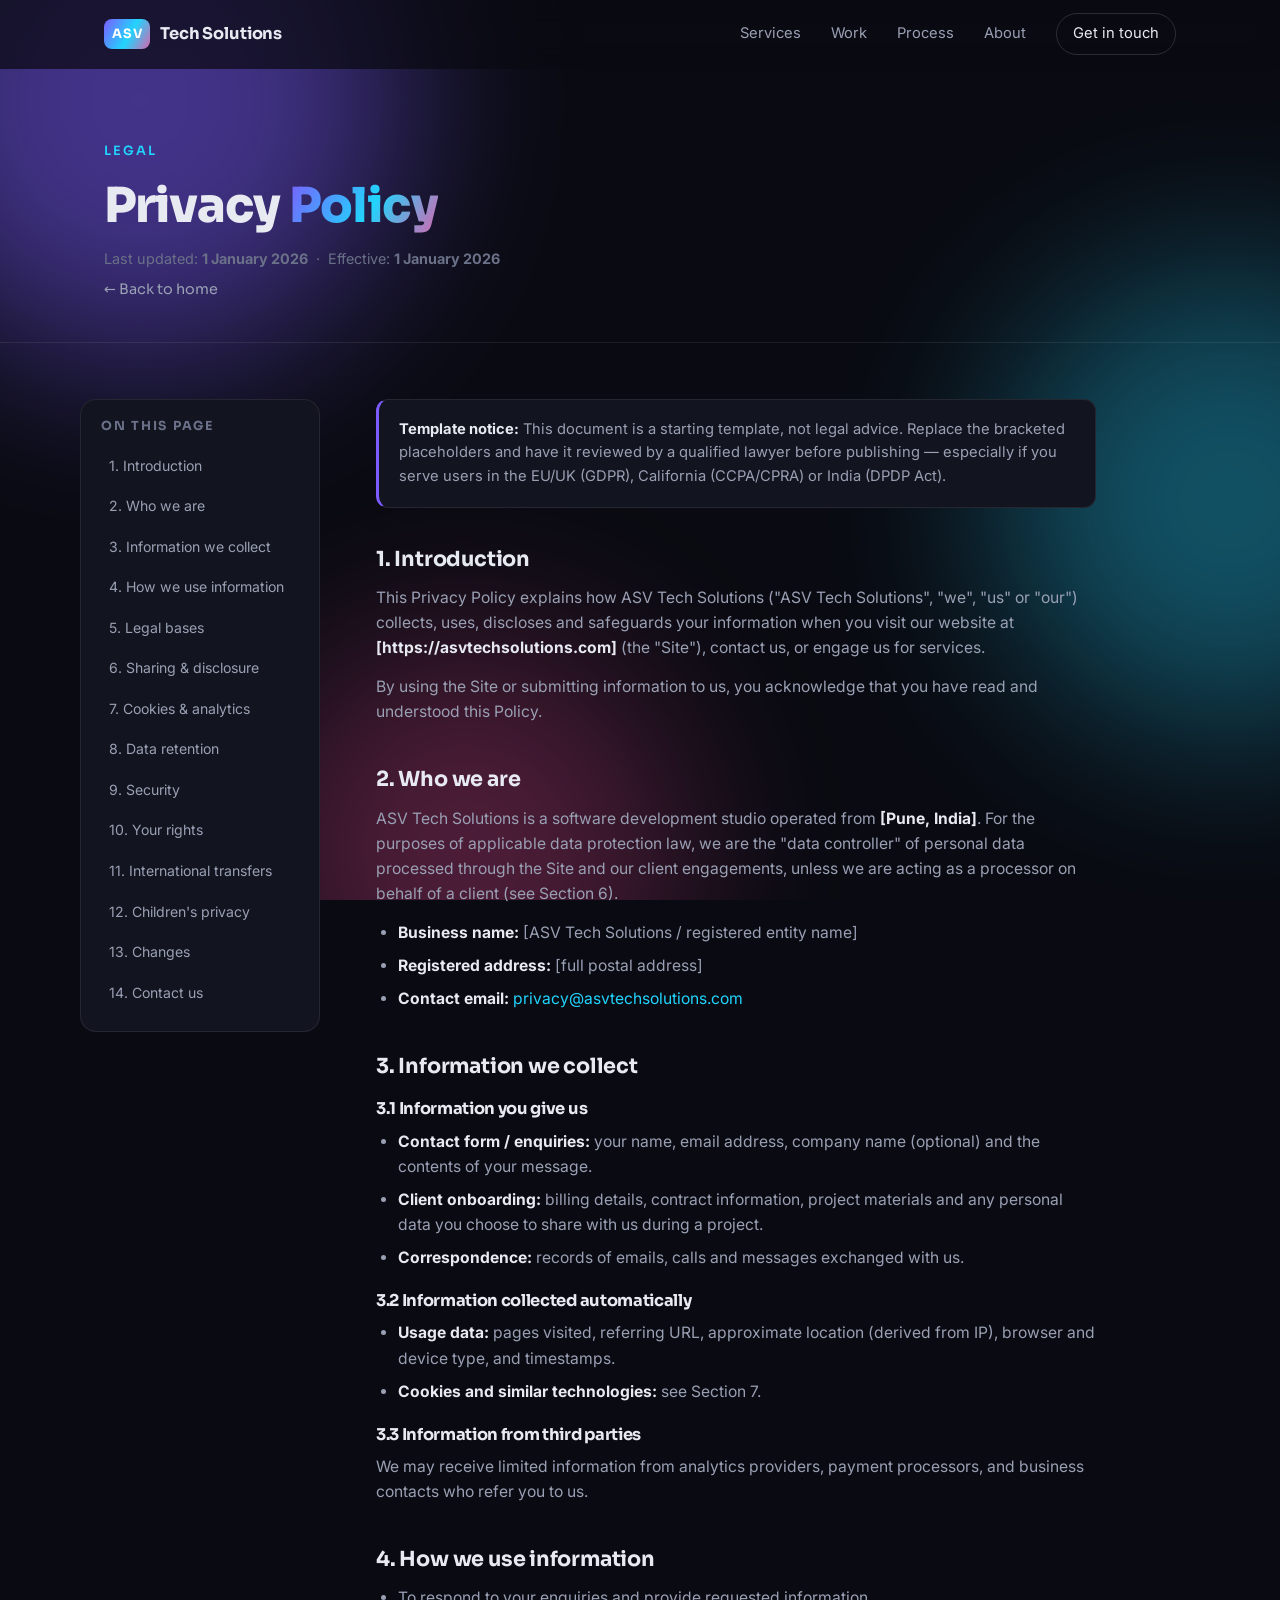
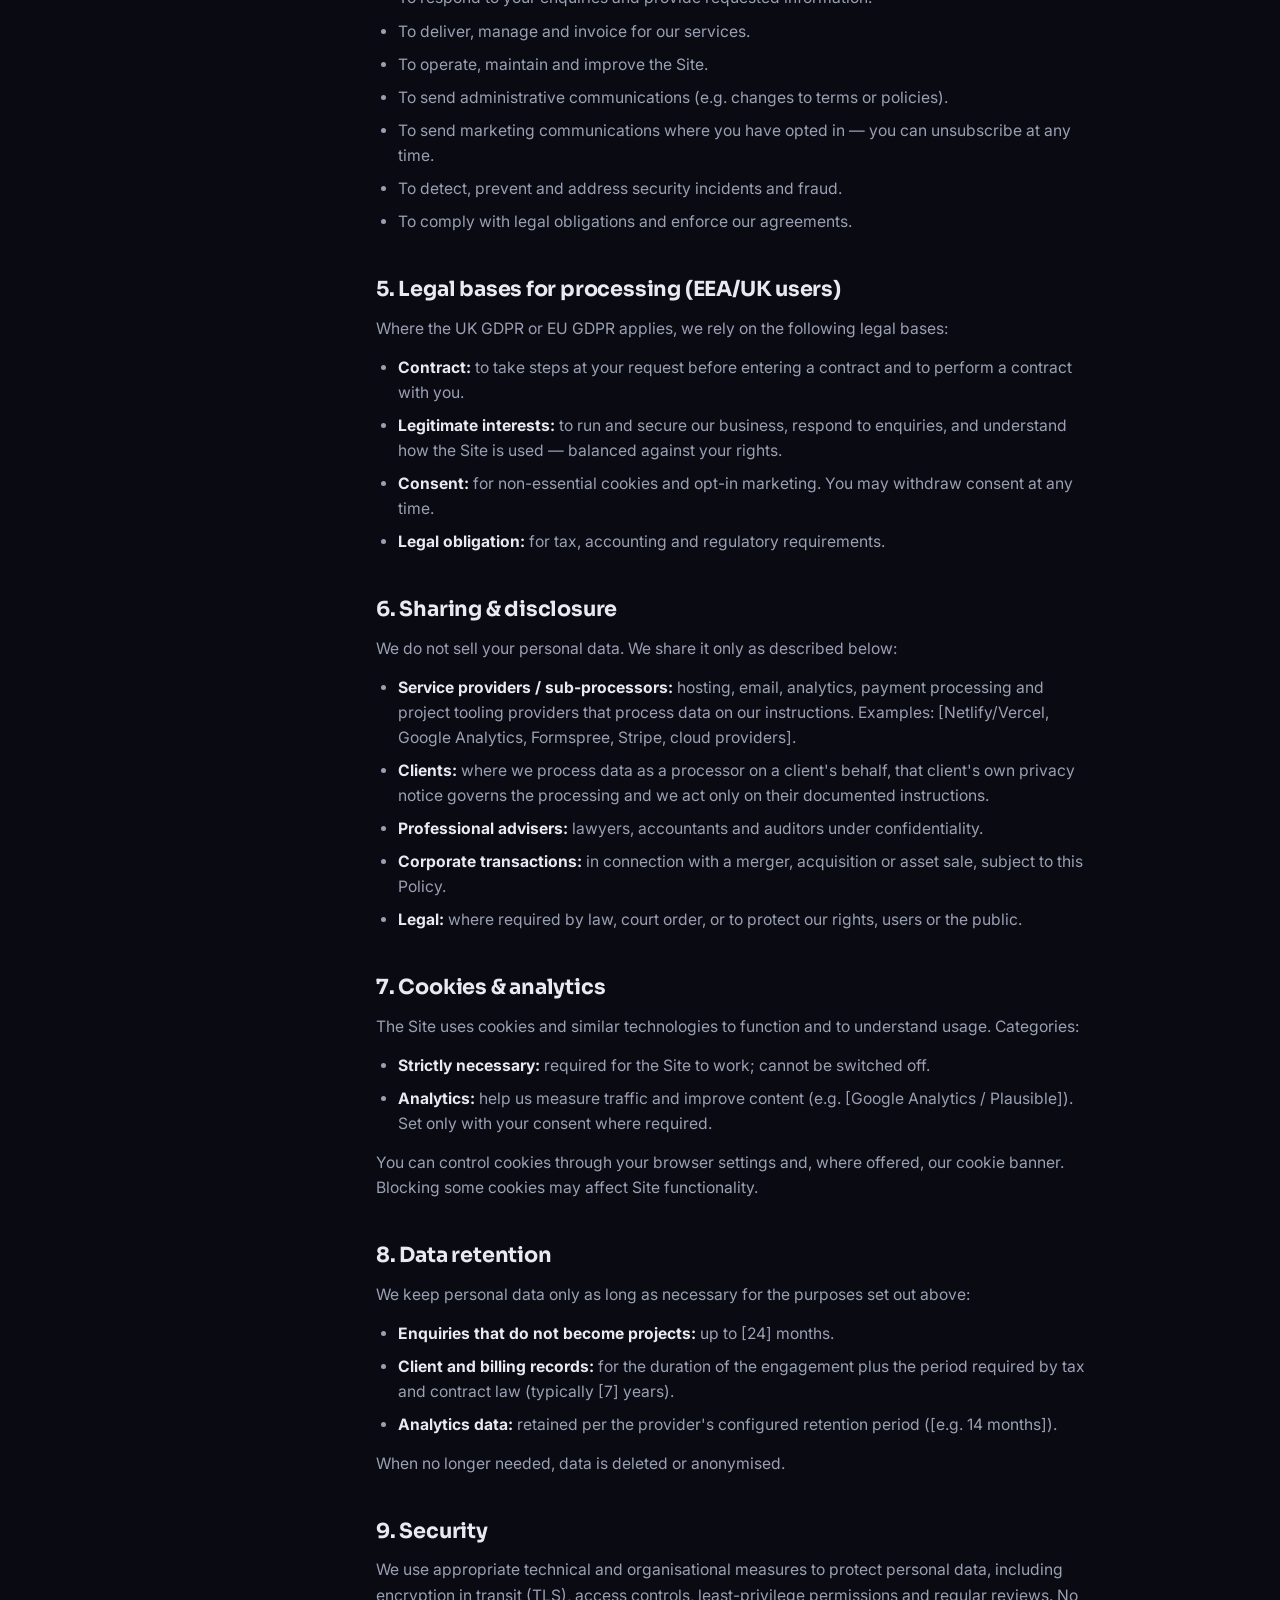
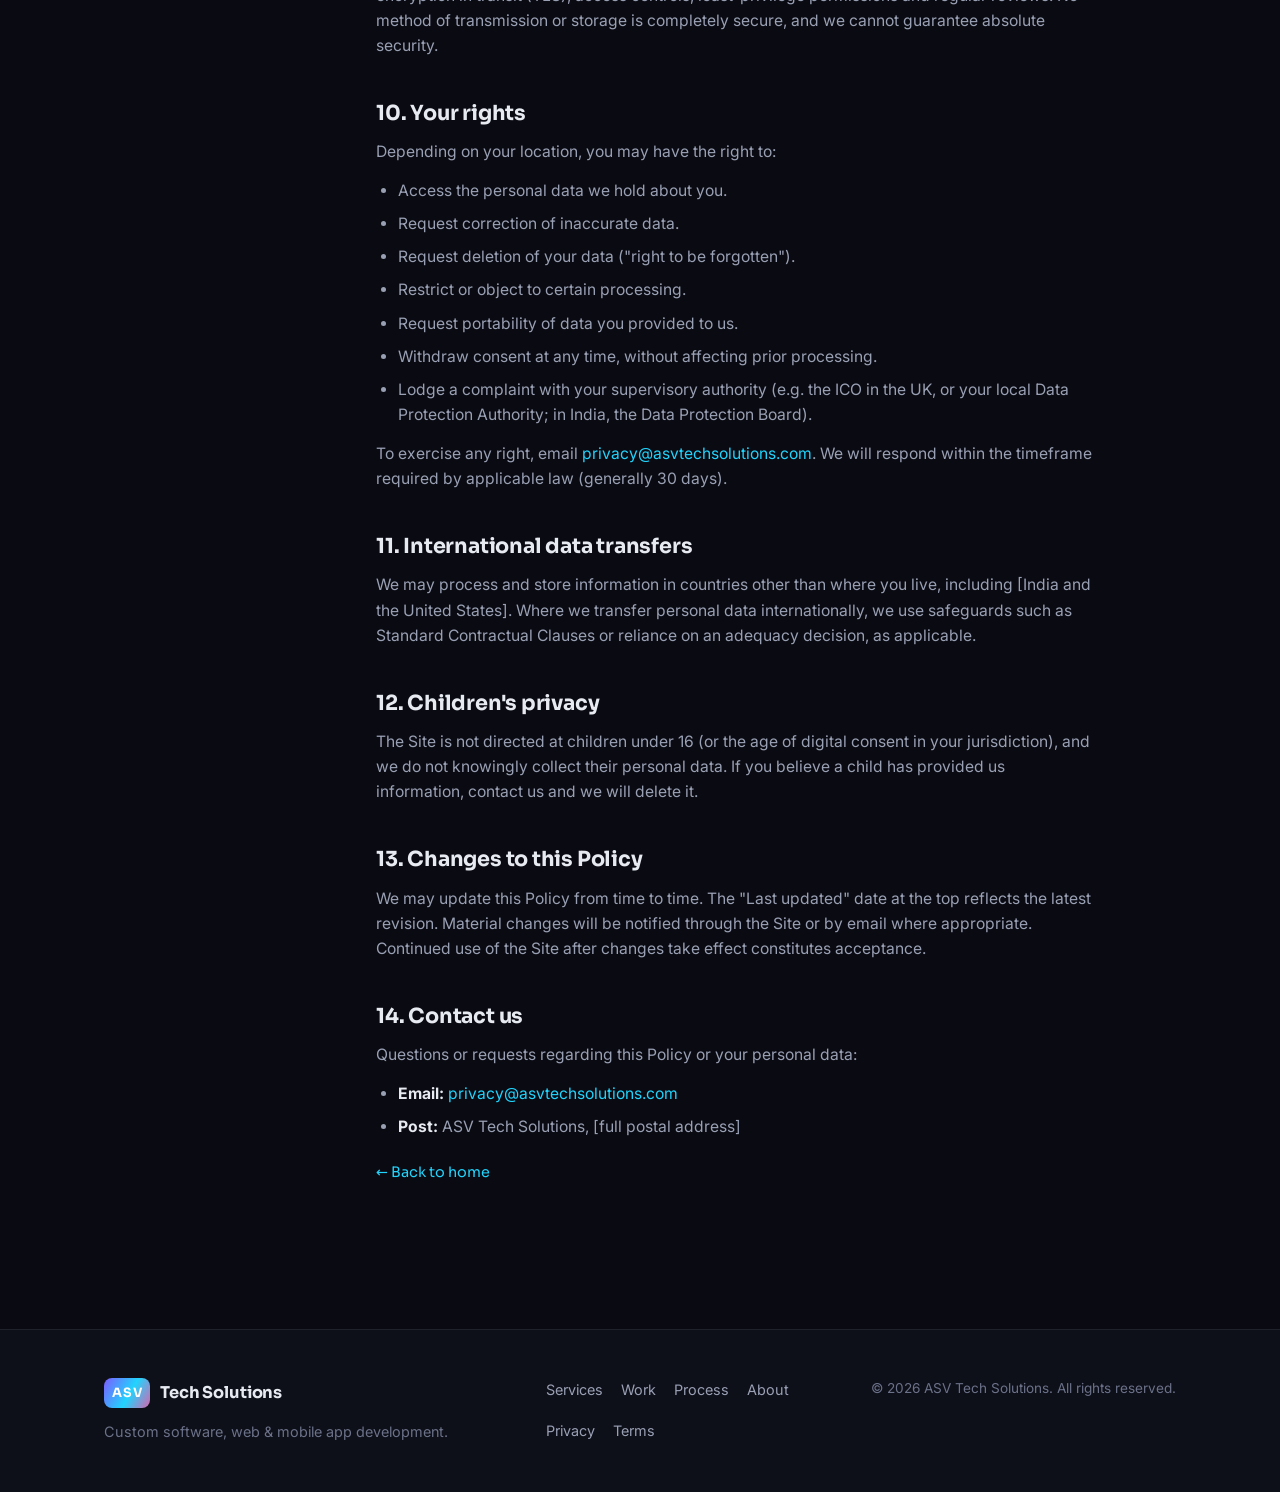
==== privacy.html @ 73bc2574 "Initial commit: ASV Tech Solutions landing site + legal pages Co-Authored-By: Claude Sonnet 5 <norep" ====
<!DOCTYPE html>
<html lang="en">
<head>
<meta charset="UTF-8" />
<meta name="viewport" content="width=device-width, initial-scale=1.0" />
<meta name="description" content="Privacy Policy for ASV Tech Solutions — how we collect, use and protect your information." />
<meta name="theme-color" content="#0a0b12" />
<meta name="robots" content="index, follow" />
<title>Privacy Policy — ASV Tech Solutions</title>

<link rel="preconnect" href="https://fonts.googleapis.com" />
<link rel="preconnect" href="https://fonts.gstatic.com" crossorigin />
<link href="https://fonts.googleapis.com/css2?family=Sora:wght@400;500;600;700;800&family=Inter:wght@400;500;600&display=swap" rel="stylesheet" />
<link rel="stylesheet" href="assets/styles.css" />
<link rel="stylesheet" href="assets/legal.css" />
<link rel="icon" href="data:image/svg+xml,%3Csvg xmlns='http://www.w3.org/2000/svg' viewBox='0 0 100 100'%3E%3Ctext y='.9em' font-size='90'%3E%E2%9A%A1%3C/text%3E%3C/svg%3E" />
</head>
<body>
<div class="bg-orbs" aria-hidden="true">
  <span class="orb orb-1"></span>
  <span class="orb orb-2"></span>
  <span class="orb orb-3"></span>
</div>

<header class="site-header" id="top">
  <div class="container header-inner">
    <a href="index.html#top" class="brand" aria-label="ASV Tech Solutions home">
      <span class="brand-mark">ASV</span>
      <span class="brand-text">Tech Solutions</span>
    </a>
    <nav class="nav" aria-label="Primary">
      <a href="index.html#services">Services</a>
      <a href="index.html#work">Work</a>
      <a href="index.html#process">Process</a>
      <a href="index.html#about">About</a>
      <a href="index.html#contact" class="nav-cta">Get in touch</a>
    </nav>
    <button class="nav-toggle" aria-label="Toggle menu" aria-expanded="false">
      <span></span><span></span><span></span>
    </button>
  </div>
  <div class="mobile-menu" hidden>
    <a href="index.html#services">Services</a>
    <a href="index.html#work">Work</a>
    <a href="index.html#process">Process</a>
    <a href="index.html#about">About</a>
    <a href="index.html#contact">Get in touch</a>
  </div>
</header>

<main>
  <section class="legal-hero">
    <div class="container">
      <p class="eyebrow">Legal</p>
      <h1>Privacy <span class="grad-text">Policy</span></h1>
      <p class="legal-meta">Last updated: <strong>1 January 2026</strong> &nbsp;·&nbsp; Effective: <strong>1 January 2026</strong></p>
      <a href="index.html#top" class="back-link">&larr; Back to home</a>
    </div>
  </section>

  <div class="container legal-wrap">
    <aside class="legal-toc">
      <h2>On this page</h2>
      <ol>
        <li><a href="#intro">1. Introduction</a></li>
        <li><a href="#who">2. Who we are</a></li>
        <li><a href="#collect">3. Information we collect</a></li>
        <li><a href="#use">4. How we use information</a></li>
        <li><a href="#legal-basis">5. Legal bases</a></li>
        <li><a href="#sharing">6. Sharing &amp; disclosure</a></li>
        <li><a href="#cookies">7. Cookies &amp; analytics</a></li>
        <li><a href="#retention">8. Data retention</a></li>
        <li><a href="#security">9. Security</a></li>
        <li><a href="#rights">10. Your rights</a></li>
        <li><a href="#transfers">11. International transfers</a></li>
        <li><a href="#children">12. Children's privacy</a></li>
        <li><a href="#changes">13. Changes</a></li>
        <li><a href="#contact">14. Contact us</a></li>
      </ol>
    </aside>

    <article class="legal-body">
      <div class="legal-note">
        <p><strong>Template notice:</strong> This document is a starting template, not legal advice. Replace the bracketed placeholders and have it reviewed by a qualified lawyer before publishing — especially if you serve users in the EU/UK (GDPR), California (CCPA/CPRA) or India (DPDP Act).</p>
      </div>

      <section id="intro">
        <h2>1. Introduction</h2>
        <p>This Privacy Policy explains how ASV Tech Solutions ("ASV Tech Solutions", "we", "us" or "our") collects, uses, discloses and safeguards your information when you visit our website at <strong>[https://asvtechsolutions.com]</strong> (the "Site"), contact us, or engage us for services.</p>
        <p>By using the Site or submitting information to us, you acknowledge that you have read and understood this Policy.</p>
      </section>

      <section id="who">
        <h2>2. Who we are</h2>
        <p>ASV Tech Solutions is a software development studio operated from <strong>[Pune, India]</strong>. For the purposes of applicable data protection law, we are the "data controller" of personal data processed through the Site and our client engagements, unless we are acting as a processor on behalf of a client (see Section 6).</p>
        <ul>
          <li><strong>Business name:</strong> [ASV Tech Solutions / registered entity name]</li>
          <li><strong>Registered address:</strong> [full postal address]</li>
          <li><strong>Contact email:</strong> <a href="mailto:privacy@asvtechsolutions.com">privacy@asvtechsolutions.com</a></li>
        </ul>
      </section>

      <section id="collect">
        <h2>3. Information we collect</h2>
        <h3>3.1 Information you give us</h3>
        <ul>
          <li><strong>Contact form / enquiries:</strong> your name, email address, company name (optional) and the contents of your message.</li>
          <li><strong>Client onboarding:</strong> billing details, contract information, project materials and any personal data you choose to share with us during a project.</li>
          <li><strong>Correspondence:</strong> records of emails, calls and messages exchanged with us.</li>
        </ul>
        <h3>3.2 Information collected automatically</h3>
        <ul>
          <li><strong>Usage data:</strong> pages visited, referring URL, approximate location (derived from IP), browser and device type, and timestamps.</li>
          <li><strong>Cookies and similar technologies:</strong> see Section 7.</li>
        </ul>
        <h3>3.3 Information from third parties</h3>
        <p>We may receive limited information from analytics providers, payment processors, and business contacts who refer you to us.</p>
      </section>

      <section id="use">
        <h2>4. How we use information</h2>
        <ul>
          <li>To respond to your enquiries and provide requested information.</li>
          <li>To deliver, manage and invoice for our services.</li>
          <li>To operate, maintain and improve the Site.</li>
          <li>To send administrative communications (e.g. changes to terms or policies).</li>
          <li>To send marketing communications where you have opted in — you can unsubscribe at any time.</li>
          <li>To detect, prevent and address security incidents and fraud.</li>
          <li>To comply with legal obligations and enforce our agreements.</li>
        </ul>
      </section>

      <section id="legal-basis">
        <h2>5. Legal bases for processing (EEA/UK users)</h2>
        <p>Where the UK GDPR or EU GDPR applies, we rely on the following legal bases:</p>
        <ul>
          <li><strong>Contract:</strong> to take steps at your request before entering a contract and to perform a contract with you.</li>
          <li><strong>Legitimate interests:</strong> to run and secure our business, respond to enquiries, and understand how the Site is used — balanced against your rights.</li>
          <li><strong>Consent:</strong> for non-essential cookies and opt-in marketing. You may withdraw consent at any time.</li>
          <li><strong>Legal obligation:</strong> for tax, accounting and regulatory requirements.</li>
        </ul>
      </section>

      <section id="sharing">
        <h2>6. Sharing &amp; disclosure</h2>
        <p>We do not sell your personal data. We share it only as described below:</p>
        <ul>
          <li><strong>Service providers / sub-processors:</strong> hosting, email, analytics, payment processing and project tooling providers that process data on our instructions. Examples: [Netlify/Vercel, Google Analytics, Formspree, Stripe, cloud providers].</li>
          <li><strong>Clients:</strong> where we process data as a processor on a client's behalf, that client's own privacy notice governs the processing and we act only on their documented instructions.</li>
          <li><strong>Professional advisers:</strong> lawyers, accountants and auditors under confidentiality.</li>
          <li><strong>Corporate transactions:</strong> in connection with a merger, acquisition or asset sale, subject to this Policy.</li>
          <li><strong>Legal:</strong> where required by law, court order, or to protect our rights, users or the public.</li>
        </ul>
      </section>

      <section id="cookies">
        <h2>7. Cookies &amp; analytics</h2>
        <p>The Site uses cookies and similar technologies to function and to understand usage. Categories:</p>
        <ul>
          <li><strong>Strictly necessary:</strong> required for the Site to work; cannot be switched off.</li>
          <li><strong>Analytics:</strong> help us measure traffic and improve content (e.g. [Google Analytics / Plausible]). Set only with your consent where required.</li>
        </ul>
        <p>You can control cookies through your browser settings and, where offered, our cookie banner. Blocking some cookies may affect Site functionality.</p>
      </section>

      <section id="retention">
        <h2>8. Data retention</h2>
        <p>We keep personal data only as long as necessary for the purposes set out above:</p>
        <ul>
          <li><strong>Enquiries that do not become projects:</strong> up to [24] months.</li>
          <li><strong>Client and billing records:</strong> for the duration of the engagement plus the period required by tax and contract law (typically [7] years).</li>
          <li><strong>Analytics data:</strong> retained per the provider's configured retention period ([e.g. 14 months]).</li>
        </ul>
        <p>When no longer needed, data is deleted or anonymised.</p>
      </section>

      <section id="security">
        <h2>9. Security</h2>
        <p>We use appropriate technical and organisational measures to protect personal data, including encryption in transit (TLS), access controls, least-privilege permissions and regular reviews. No method of transmission or storage is completely secure, and we cannot guarantee absolute security.</p>
      </section>

      <section id="rights">
        <h2>10. Your rights</h2>
        <p>Depending on your location, you may have the right to:</p>
        <ul>
          <li>Access the personal data we hold about you.</li>
          <li>Request correction of inaccurate data.</li>
          <li>Request deletion of your data ("right to be forgotten").</li>
          <li>Restrict or object to certain processing.</li>
          <li>Request portability of data you provided to us.</li>
          <li>Withdraw consent at any time, without affecting prior processing.</li>
          <li>Lodge a complaint with your supervisory authority (e.g. the ICO in the UK, or your local Data Protection Authority; in India, the Data Protection Board).</li>
        </ul>
        <p>To exercise any right, email <a href="mailto:privacy@asvtechsolutions.com">privacy@asvtechsolutions.com</a>. We will respond within the timeframe required by applicable law (generally 30 days).</p>
      </section>

      <section id="transfers">
        <h2>11. International data transfers</h2>
        <p>We may process and store information in countries other than where you live, including [India and the United States]. Where we transfer personal data internationally, we use safeguards such as Standard Contractual Clauses or reliance on an adequacy decision, as applicable.</p>
      </section>

      <section id="children">
        <h2>12. Children's privacy</h2>
        <p>The Site is not directed at children under 16 (or the age of digital consent in your jurisdiction), and we do not knowingly collect their personal data. If you believe a child has provided us information, contact us and we will delete it.</p>
      </section>

      <section id="changes">
        <h2>13. Changes to this Policy</h2>
        <p>We may update this Policy from time to time. The "Last updated" date at the top reflects the latest revision. Material changes will be notified through the Site or by email where appropriate. Continued use of the Site after changes take effect constitutes acceptance.</p>
      </section>

      <section id="contact">
        <h2>14. Contact us</h2>
        <p>Questions or requests regarding this Policy or your personal data:</p>
        <ul>
          <li><strong>Email:</strong> <a href="mailto:privacy@asvtechsolutions.com">privacy@asvtechsolutions.com</a></li>
          <li><strong>Post:</strong> ASV Tech Solutions, [full postal address]</li>
        </ul>
        <a href="index.html#top" class="back-link">&larr; Back to home</a>
      </section>
    </article>
  </div>
</main>

<footer class="site-footer">
  <div class="container footer-inner">
    <div>
      <a href="index.html#top" class="brand">
        <span class="brand-mark">ASV</span>
        <span class="brand-text">Tech Solutions</span>
      </a>
      <p class="footer-tag">Custom software, web &amp; mobile app development.</p>
    </div>
    <nav class="footer-nav" aria-label="Footer">
      <a href="index.html#services">Services</a>
      <a href="index.html#work">Work</a>
      <a href="index.html#process">Process</a>
      <a href="index.html#about">About</a>
      <a href="privacy.html">Privacy</a>
      <a href="terms.html">Terms</a>
    </nav>
    <p class="copyright">© <span id="year"></span> ASV Tech Solutions. All rights reserved.</p>
  </div>
</footer>

<script src="assets/main.js"></script>
</body>
</html>
---- assets/styles.css ----
/* ===================================================================
   ASV Tech Solutions — landing page styles
   Modern dark, gradient accents. Plain CSS, no build step.
   =================================================================== */

:root {
  --bg: #0a0b12;
  --bg-alt: #0d0f19;
  --surface: #12141f;
  --surface-2: #171a28;
  --border: rgba(255, 255, 255, 0.08);
  --border-strong: rgba(255, 255, 255, 0.14);
  --text: #e8eaf2;
  --text-dim: #9aa0b4;
  --text-faint: #6b7188;

  --brand: #7c5cff;
  --brand-2: #21d4fd;
  --brand-3: #ff4d9d;
  --grad: linear-gradient(120deg, #7c5cff 0%, #21d4fd 55%, #ff4d9d 110%);
  --grad-soft: linear-gradient(120deg, rgba(124, 92, 255, 0.18), rgba(33, 212, 253, 0.14));

  --radius: 16px;
  --radius-lg: 22px;
  --shadow: 0 30px 80px -30px rgba(0, 0, 0, 0.7);
  --container: 1120px;

  --font-head: "Sora", system-ui, sans-serif;
  --font-body: "Inter", system-ui, sans-serif;
}

/* ---------- reset ---------- */
*, *::before, *::after { box-sizing: border-box; margin: 0; padding: 0; }
html { scroll-behavior: smooth; -webkit-text-size-adjust: 100%; }
@media (prefers-reduced-motion: reduce) {
  html { scroll-behavior: auto; }
  *, *::before, *::after { animation-duration: 0.001ms !important; transition-duration: 0.001ms !important; }
}
body {
  font-family: var(--font-body);
  background: var(--bg);
  color: var(--text);
  line-height: 1.6;
  -webkit-font-smoothing: antialiased;
  overflow-x: hidden;
}
img { max-width: 100%; display: block; }
a { color: inherit; text-decoration: none; }
ul, ol { list-style: none; }
h1, h2, h3 { font-family: var(--font-head); line-height: 1.12; letter-spacing: -0.02em; font-weight: 700; }
::selection { background: rgba(124, 92, 255, 0.4); color: #fff; }

.container { width: 100%; max-width: var(--container); margin: 0 auto; padding: 0 24px; }

/* ---------- background orbs ---------- */
.bg-orbs { position: fixed; inset: 0; z-index: -1; overflow: hidden; pointer-events: none; }
.orb { position: absolute; border-radius: 50%; filter: blur(90px); opacity: 0.5; }
.orb-1 { width: 520px; height: 520px; background: #7c5cff; top: -160px; left: -120px; }
.orb-2 { width: 460px; height: 460px; background: #21d4fd; top: 30%; right: -180px; opacity: 0.35; }
.orb-3 { width: 420px; height: 420px; background: #ff4d9d; bottom: -160px; left: 20%; opacity: 0.28; }

/* ---------- buttons ---------- */
.btn {
  display: inline-flex; align-items: center; justify-content: center; gap: 8px;
  font-family: var(--font-head); font-weight: 600; font-size: 0.95rem;
  padding: 13px 24px; border-radius: 999px; border: 1px solid transparent;
  cursor: pointer; transition: transform 0.18s ease, box-shadow 0.18s ease, background 0.18s ease;
  white-space: nowrap;
}
.btn-primary { background: var(--grad); color: #fff; box-shadow: 0 12px 30px -10px rgba(124, 92, 255, 0.6); }
.btn-primary:hover { transform: translateY(-2px); box-shadow: 0 18px 40px -12px rgba(124, 92, 255, 0.7); }
.btn-ghost { background: rgba(255, 255, 255, 0.03); border-color: var(--border-strong); color: var(--text); }
.btn-ghost:hover { background: rgba(255, 255, 255, 0.08); transform: translateY(-2px); }
.btn-block { width: 100%; }

/* ---------- header ---------- */
.site-header {
  position: sticky; top: 0; z-index: 100;
  backdrop-filter: blur(14px);
  background: rgba(10, 11, 18, 0.72);
  border-bottom: 1px solid transparent;
  transition: border-color 0.2s ease, background 0.2s ease;
}
.site-header.scrolled { border-color: var(--border); background: rgba(10, 11, 18, 0.9); }
.header-inner { display: flex; align-items: center; justify-content: space-between; height: 68px; }

.brand { display: inline-flex; align-items: center; gap: 10px; font-family: var(--font-head); font-weight: 700; }
.brand-mark {
  background: var(--grad); color: #fff; font-size: 0.8rem; letter-spacing: 0.06em;
  padding: 5px 8px; border-radius: 8px;
}
.brand-text { font-size: 1.02rem; letter-spacing: -0.01em; }

.nav { display: flex; align-items: center; gap: 30px; }
.nav a { font-size: 0.92rem; color: var(--text-dim); transition: color 0.15s ease; }
.nav a:hover { color: var(--text); }
.nav .nav-cta {
  color: var(--text); border: 1px solid var(--border-strong); padding: 8px 16px; border-radius: 999px;
}
.nav .nav-cta:hover { background: rgba(255, 255, 255, 0.06); }

.nav-toggle { display: none; flex-direction: column; gap: 5px; background: none; border: 0; cursor: pointer; padding: 8px; }
.nav-toggle span { width: 22px; height: 2px; background: var(--text); border-radius: 2px; transition: transform 0.22s ease, opacity 0.22s ease; transform-origin: center; }
.nav-toggle.is-active span:nth-child(1) { transform: translateY(7px) rotate(45deg); }
.nav-toggle.is-active span:nth-child(2) { opacity: 0; }
.nav-toggle.is-active span:nth-child(3) { transform: translateY(-7px) rotate(-45deg); }
.mobile-menu { display: none; flex-direction: column; padding: 8px 24px 20px; gap: 4px; border-bottom: 1px solid var(--border); background: rgba(10, 11, 18, 0.96); }
.mobile-menu.open { display: flex; }
.mobile-menu a { padding: 12px 4px; color: var(--text-dim); border-bottom: 1px solid var(--border); }
.mobile-menu a:last-child { border-bottom: 0; }

/* ---------- hero ---------- */
.hero { position: relative; padding: 84px 0 0; }
.hero-grid { display: grid; grid-template-columns: 1.05fr 0.95fr; gap: 56px; align-items: center; }
.eyebrow {
  font-family: var(--font-head); font-weight: 600; font-size: 0.8rem; letter-spacing: 0.16em;
  text-transform: uppercase; color: var(--brand-2); margin-bottom: 18px;
}
.hero-copy h1 { font-size: clamp(2.4rem, 5.5vw, 3.9rem); font-weight: 800; }
.grad-text {
  background: var(--grad); -webkit-background-clip: text; background-clip: text; color: transparent;
}
.lede { color: var(--text-dim); font-size: 1.08rem; margin: 22px 0 30px; max-width: 46ch; }
.hero-actions { display: flex; gap: 14px; flex-wrap: wrap; }
.hero-stats { display: flex; gap: 34px; margin-top: 44px; flex-wrap: wrap; }
.hero-stats li { display: flex; flex-direction: column; }
.hero-stats strong { font-family: var(--font-head); font-size: 1.5rem; font-weight: 700; }
.hero-stats span { color: var(--text-faint); font-size: 0.85rem; }

/* hero visual */
.hero-visual { position: relative; }
.code-card {
  background: linear-gradient(180deg, var(--surface-2), var(--surface));
  border: 1px solid var(--border-strong); border-radius: var(--radius-lg);
  box-shadow: var(--shadow); overflow: hidden;
}
.code-card-bar {
  display: flex; align-items: center; gap: 7px; padding: 14px 18px;
  border-bottom: 1px solid var(--border); background: rgba(255, 255, 255, 0.02);
}
.code-card-bar span { width: 11px; height: 11px; border-radius: 50%; background: #2c2f40; }
.code-card-bar span:nth-child(1) { background: #ff5f57; }
.code-card-bar span:nth-child(2) { background: #febc2e; }
.code-card-bar span:nth-child(3) { background: #28c840; }
.code-card-bar em { margin-left: auto; font-style: normal; font-size: 0.78rem; color: var(--text-faint); }
.code-card pre { padding: 22px; overflow-x: auto; }
.code-card code {
  font-family: "SF Mono", "Fira Code", ui-monospace, Menlo, monospace;
  font-size: 0.86rem; line-height: 1.75; color: #cdd2e4;
}
.c-key { color: #ff8bce; } .c-var { color: #8be9fd; } .c-fn { color: #a78bff; } .c-str { color: #6ee7a8; }

.float-chip {
  position: absolute; font-family: var(--font-head); font-weight: 600; font-size: 0.78rem;
  padding: 9px 14px; border-radius: 999px; background: rgba(18, 20, 31, 0.9);
  border: 1px solid var(--border-strong); backdrop-filter: blur(6px);
  box-shadow: 0 10px 30px -12px rgba(0, 0, 0, 0.6);
}
.chip-a { top: -18px; right: 22px; color: var(--brand-2); animation: float 5s ease-in-out infinite; }
.chip-b { bottom: -20px; left: -14px; color: var(--brand-3); animation: float 6s ease-in-out infinite reverse; }
@keyframes float { 0%, 100% { transform: translateY(0); } 50% { transform: translateY(-10px); } }

/* marquee */
.marquee { margin-top: 76px; padding: 20px 0; border-top: 1px solid var(--border); border-bottom: 1px solid var(--border); overflow: hidden; -webkit-mask-image: linear-gradient(90deg, transparent, #000 12%, #000 88%, transparent); mask-image: linear-gradient(90deg, transparent, #000 12%, #000 88%, transparent); }
.marquee-track { display: flex; gap: 46px; width: max-content; animation: scroll 34s linear infinite; }
.marquee-track span { font-family: var(--font-head); font-weight: 600; color: var(--text-faint); font-size: 0.95rem; white-space: nowrap; }
@keyframes scroll { to { transform: translateX(-50%); } }

/* ---------- sections ---------- */
.section { padding: 100px 0; }
.section-alt { background: var(--bg-alt); border-top: 1px solid var(--border); border-bottom: 1px solid var(--border); }
.section-head { max-width: 640px; margin-bottom: 54px; }
.section-head h2 { font-size: clamp(1.9rem, 4vw, 2.7rem); }
.section-sub { color: var(--text-dim); margin-top: 16px; font-size: 1.02rem; }

/* ---------- service cards ---------- */
.cards { display: grid; grid-template-columns: repeat(3, 1fr); gap: 22px; }
.card {
  background: var(--surface); border: 1px solid var(--border); border-radius: var(--radius);
  padding: 30px 26px; transition: transform 0.2s ease, border-color 0.2s ease, background 0.2s ease;
  position: relative; overflow: hidden;
}
.card::before {
  content: ""; position: absolute; inset: 0; background: var(--grad-soft); opacity: 0;
  transition: opacity 0.25s ease; pointer-events: none;
}
.card:hover { transform: translateY(-4px); border-color: var(--border-strong); }
.card:hover::before { opacity: 1; }
.card-icon {
  width: 46px; height: 46px; display: grid; place-items: center; border-radius: 12px;
  background: var(--grad); color: #fff; font-family: var(--font-head); font-weight: 700; font-size: 1.05rem;
  margin-bottom: 18px;
}
.card h3 { font-size: 1.14rem; margin-bottom: 10px; }
.card p { color: var(--text-dim); font-size: 0.96rem; position: relative; }

/* ---------- work grid ---------- */
.work-grid { display: grid; grid-template-columns: repeat(2, 1fr); gap: 24px; }
.work-item {
  background: var(--surface); border: 1px solid var(--border); border-radius: var(--radius-lg);
  overflow: hidden; transition: transform 0.2s ease, border-color 0.2s ease;
}
.work-item:hover { transform: translateY(-4px); border-color: var(--border-strong); }
.work-thumb {
  height: 190px; display: grid; place-items: center; position: relative;
  font-family: var(--font-head); font-weight: 700; font-size: 1.4rem; color: #fff;
  letter-spacing: -0.01em;
}
.work-thumb span { position: relative; z-index: 1; text-shadow: 0 2px 20px rgba(0, 0, 0, 0.4); }
.work-thumb::after { content: ""; position: absolute; inset: 0; background: rgba(0, 0, 0, 0.15); }
.thumb-1 { background: linear-gradient(135deg, #7c5cff, #21d4fd); }
.thumb-2 { background: linear-gradient(135deg, #ff4d9d, #7c5cff); }
.thumb-3 { background: linear-gradient(135deg, #21d4fd, #2af598); }
.thumb-4 { background: linear-gradient(135deg, #fbd786, #ff4d9d); }
.work-body { padding: 24px 26px 28px; }
.work-body h3 { font-size: 1.16rem; margin-bottom: 10px; }
.work-body p { color: var(--text-dim); font-size: 0.95rem; }
.tags { display: flex; flex-wrap: wrap; gap: 8px; margin-top: 16px; }
.tags li {
  font-size: 0.76rem; font-family: var(--font-head); font-weight: 500; color: var(--text-dim);
  padding: 5px 11px; border: 1px solid var(--border); border-radius: 999px;
}

/* ---------- steps ---------- */
.steps { display: grid; grid-template-columns: repeat(4, 1fr); gap: 22px; counter-reset: step; }
.steps li {
  background: var(--surface); border: 1px solid var(--border); border-radius: var(--radius);
  padding: 28px 24px; position: relative;
}
.step-no {
  font-family: var(--font-head); font-weight: 800; font-size: 1.7rem;
  background: var(--grad); -webkit-background-clip: text; background-clip: text; color: transparent;
  display: block; margin-bottom: 14px;
}
.steps h3 { font-size: 1.1rem; margin-bottom: 8px; }
.steps p { color: var(--text-dim); font-size: 0.92rem; }

/* ---------- about ---------- */
.about-grid { display: grid; grid-template-columns: 1fr 1fr; gap: 56px; align-items: center; }
.about-grid .btn { margin-top: 26px; }
.value-list { display: grid; gap: 16px; }
.value-list li {
  background: var(--surface); border: 1px solid var(--border); border-radius: 14px;
  padding: 20px 22px; color: var(--text-dim); font-size: 0.96rem;
}
.value-list strong { color: var(--text); display: block; margin-bottom: 4px; font-family: var(--font-head); }

/* ---------- contact ---------- */
.contact-card {
  display: grid; grid-template-columns: 1fr 1fr; gap: 48px;
  background: linear-gradient(180deg, var(--surface-2), var(--surface));
  border: 1px solid var(--border-strong); border-radius: var(--radius-lg);
  padding: 48px; box-shadow: var(--shadow);
}
.contact-list { margin-top: 26px; display: grid; gap: 16px; }
.contact-list li { display: flex; flex-direction: column; gap: 3px; }
.contact-list span { font-size: 0.78rem; text-transform: uppercase; letter-spacing: 0.12em; color: var(--text-faint); font-family: var(--font-head); }
.contact-list a:hover { color: var(--brand-2); }

.contact-form { display: grid; gap: 16px; }
.field { display: grid; gap: 7px; }
.field label { font-size: 0.85rem; font-family: var(--font-head); font-weight: 500; color: var(--text-dim); }
.field label em { color: var(--text-faint); font-style: normal; }
.field input, .field textarea {
  width: 100%; background: var(--bg); border: 1px solid var(--border-strong); border-radius: 10px;
  padding: 12px 14px; color: var(--text); font: inherit; font-size: 0.95rem;
  transition: border-color 0.15s ease, box-shadow 0.15s ease;
}
.field input:focus, .field textarea:focus {
  outline: none; border-color: var(--brand); box-shadow: 0 0 0 3px rgba(124, 92, 255, 0.2);
}
.field textarea { resize: vertical; min-height: 96px; }
.form-note { font-size: 0.88rem; color: var(--brand-2); min-height: 1.2em; }

/* ---------- footer ---------- */
.site-footer { border-top: 1px solid var(--border); background: var(--bg-alt); padding: 48px 0; }
.footer-inner { display: grid; grid-template-columns: 1.4fr 1fr auto; gap: 32px; align-items: start; }
.footer-tag { color: var(--text-faint); font-size: 0.9rem; margin-top: 12px; }
.footer-nav { display: flex; flex-wrap: wrap; gap: 18px; }
.footer-nav a { color: var(--text-dim); font-size: 0.9rem; }
.footer-nav a:hover { color: var(--text); }
.footer-sep { color: var(--text-faint); font-size: 0.9rem; margin: 0 -10px; }
.copyright { color: var(--text-faint); font-size: 0.85rem; }

/* ---------- reveal animation ---------- */
.reveal { opacity: 0; transform: translateY(24px); transition: opacity 0.6s ease, transform 0.6s ease; }
.reveal.in { opacity: 1; transform: none; }

/* ---------- responsive ---------- */
@media (max-width: 940px) {
  .hero-grid { grid-template-columns: 1fr; gap: 44px; }
  .hero-visual { max-width: 460px; }
  .cards { grid-template-columns: repeat(2, 1fr); }
  .steps { grid-template-columns: repeat(2, 1fr); }
  .about-grid { grid-template-columns: 1fr; gap: 32px; }
  .contact-card { grid-template-columns: 1fr; padding: 36px; }
  .footer-inner { grid-template-columns: 1fr; gap: 24px; }
}
@media (max-width: 680px) {
  .nav { display: none; }
  .nav-toggle { display: flex; }
  .section { padding: 72px 0; }
  .hero { padding: 56px 0 0; }
  .cards { grid-template-columns: 1fr; }
  .work-grid { grid-template-columns: 1fr; }
  .steps { grid-template-columns: 1fr; }
  .hero-stats { gap: 24px; }
  .contact-card { padding: 26px; }
}
---- assets/legal.css ----
/* Shared styles for legal pages (privacy, terms) — layered on top of styles.css */

.legal-hero {
  padding: 72px 0 40px;
  border-bottom: 1px solid var(--border);
}
.legal-hero h1 {
  font-size: clamp(2rem, 4.5vw, 3rem);
  font-weight: 800;
}
.legal-hero .grad-text {
  background: var(--grad);
  -webkit-background-clip: text;
  background-clip: text;
  color: transparent;
}
.legal-meta {
  color: var(--text-faint);
  font-size: 0.9rem;
  margin-top: 14px;
}

.legal-wrap {
  display: grid;
  grid-template-columns: 240px 1fr;
  gap: 56px;
  padding: 56px 0 100px;
  align-items: start;
}

/* sticky table of contents */
.legal-toc {
  position: sticky;
  top: 92px;
  background: var(--surface);
  border: 1px solid var(--border);
  border-radius: var(--radius);
  padding: 20px;
}
.legal-toc h2 {
  font-family: var(--font-head);
  font-size: 0.78rem;
  letter-spacing: 0.14em;
  text-transform: uppercase;
  color: var(--text-faint);
  margin-bottom: 14px;
}
.legal-toc ol {
  counter-reset: toc;
  display: grid;
  gap: 4px;
}
.legal-toc a {
  display: block;
  padding: 7px 8px;
  border-radius: 8px;
  font-size: 0.88rem;
  color: var(--text-dim);
  transition: background 0.15s ease, color 0.15s ease;
}
.legal-toc a:hover { background: rgba(255, 255, 255, 0.05); color: var(--text); }

/* body */
.legal-body { max-width: 720px; }
.legal-body section { margin-bottom: 44px; scroll-margin-top: 90px; }
.legal-body h2 {
  font-family: var(--font-head);
  font-size: 1.3rem;
  margin-bottom: 14px;
  letter-spacing: -0.01em;
}
.legal-body h3 {
  font-family: var(--font-head);
  font-size: 1.02rem;
  margin: 22px 0 10px;
}
.legal-body p,
.legal-body li {
  color: var(--text-dim);
  font-size: 0.98rem;
}
.legal-body p { margin-bottom: 14px; }
.legal-body ul {
  list-style: disc;
  padding-left: 22px;
  display: grid;
  gap: 8px;
  margin-bottom: 14px;
}
.legal-body a:not(.btn) { color: var(--brand-2); }
.legal-body a:not(.btn):hover { text-decoration: underline; }
.legal-body strong { color: var(--text); }

.legal-note {
  background: var(--surface);
  border: 1px solid var(--border);
  border-left: 3px solid var(--brand);
  border-radius: 12px;
  padding: 18px 20px;
  margin-bottom: 40px;
}
.legal-note p { margin: 0; font-size: 0.92rem; }

.back-link {
  display: inline-flex;
  align-items: center;
  gap: 6px;
  font-family: var(--font-head);
  font-size: 0.9rem;
  color: var(--text-dim);
  margin-top: 8px;
}
.back-link:hover { color: var(--text); }

@media (max-width: 860px) {
  .legal-wrap { grid-template-columns: 1fr; gap: 32px; }
  .legal-toc { position: static; }
}
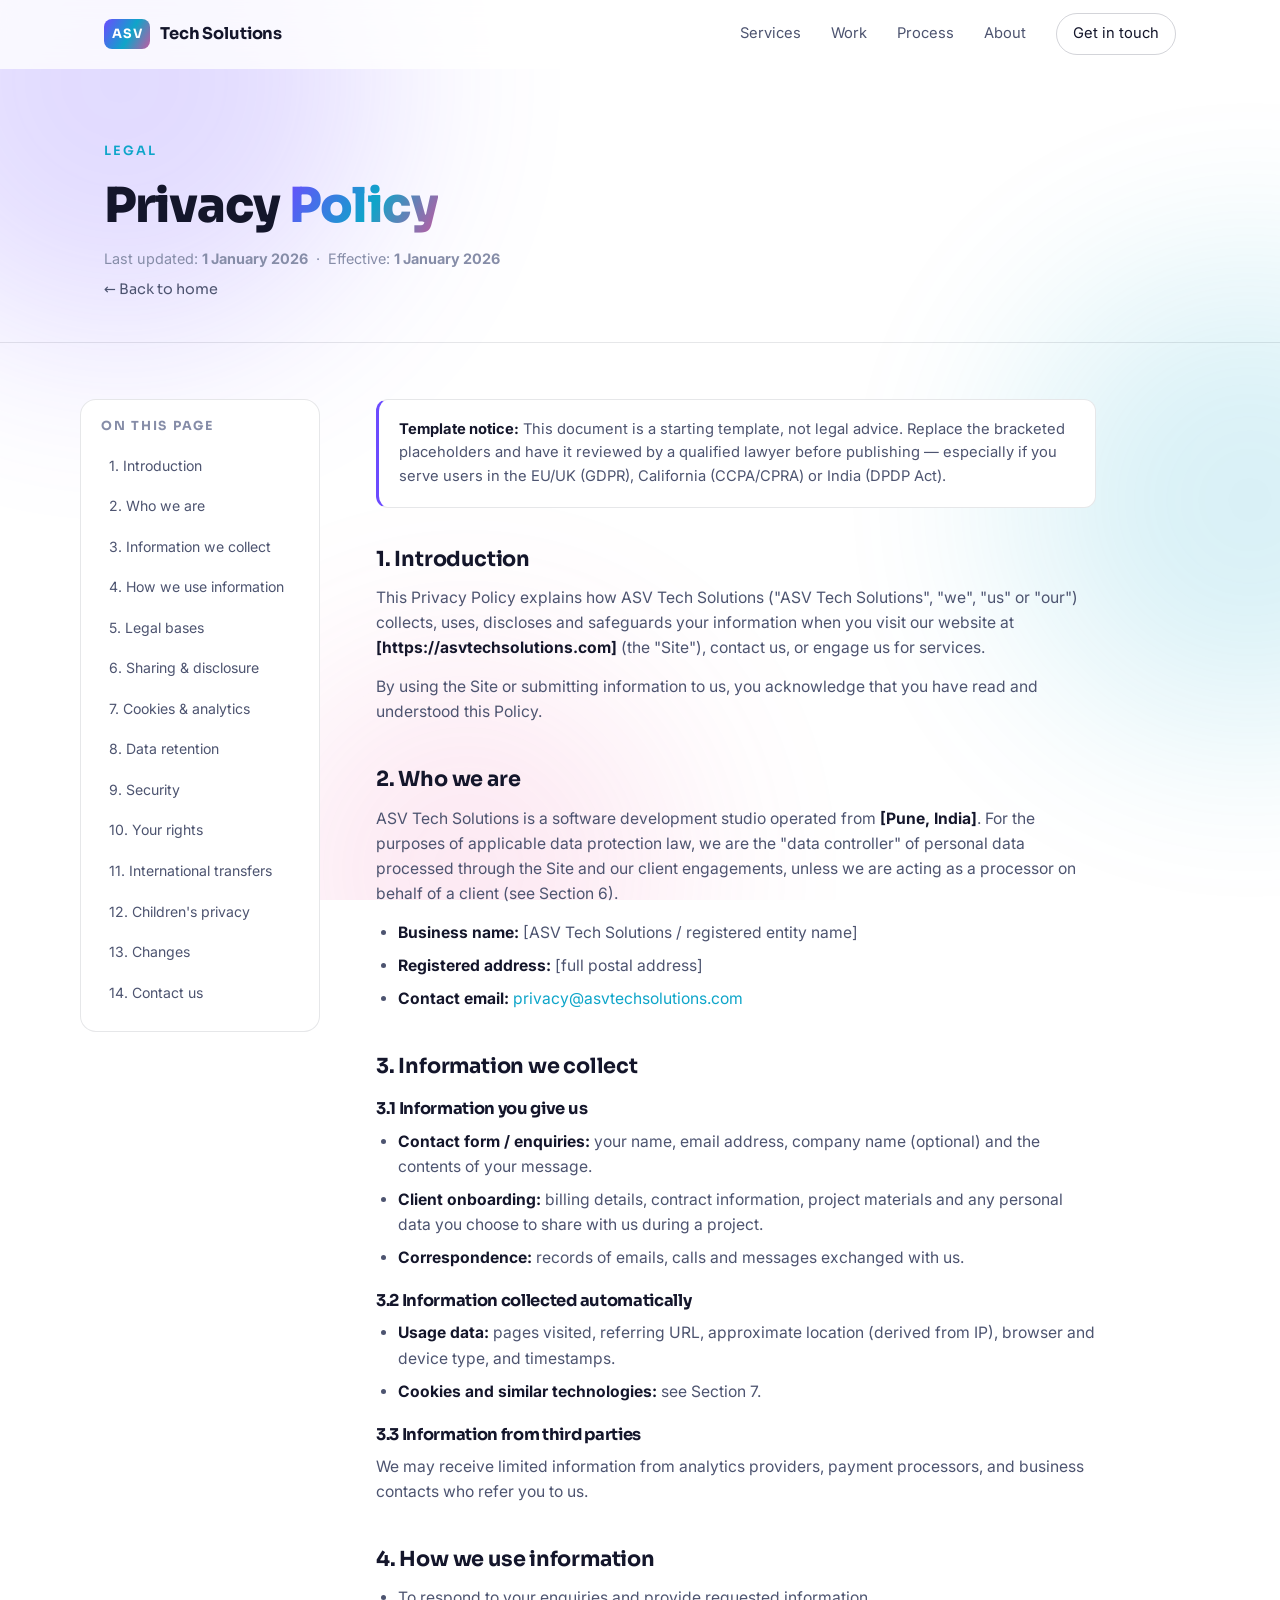
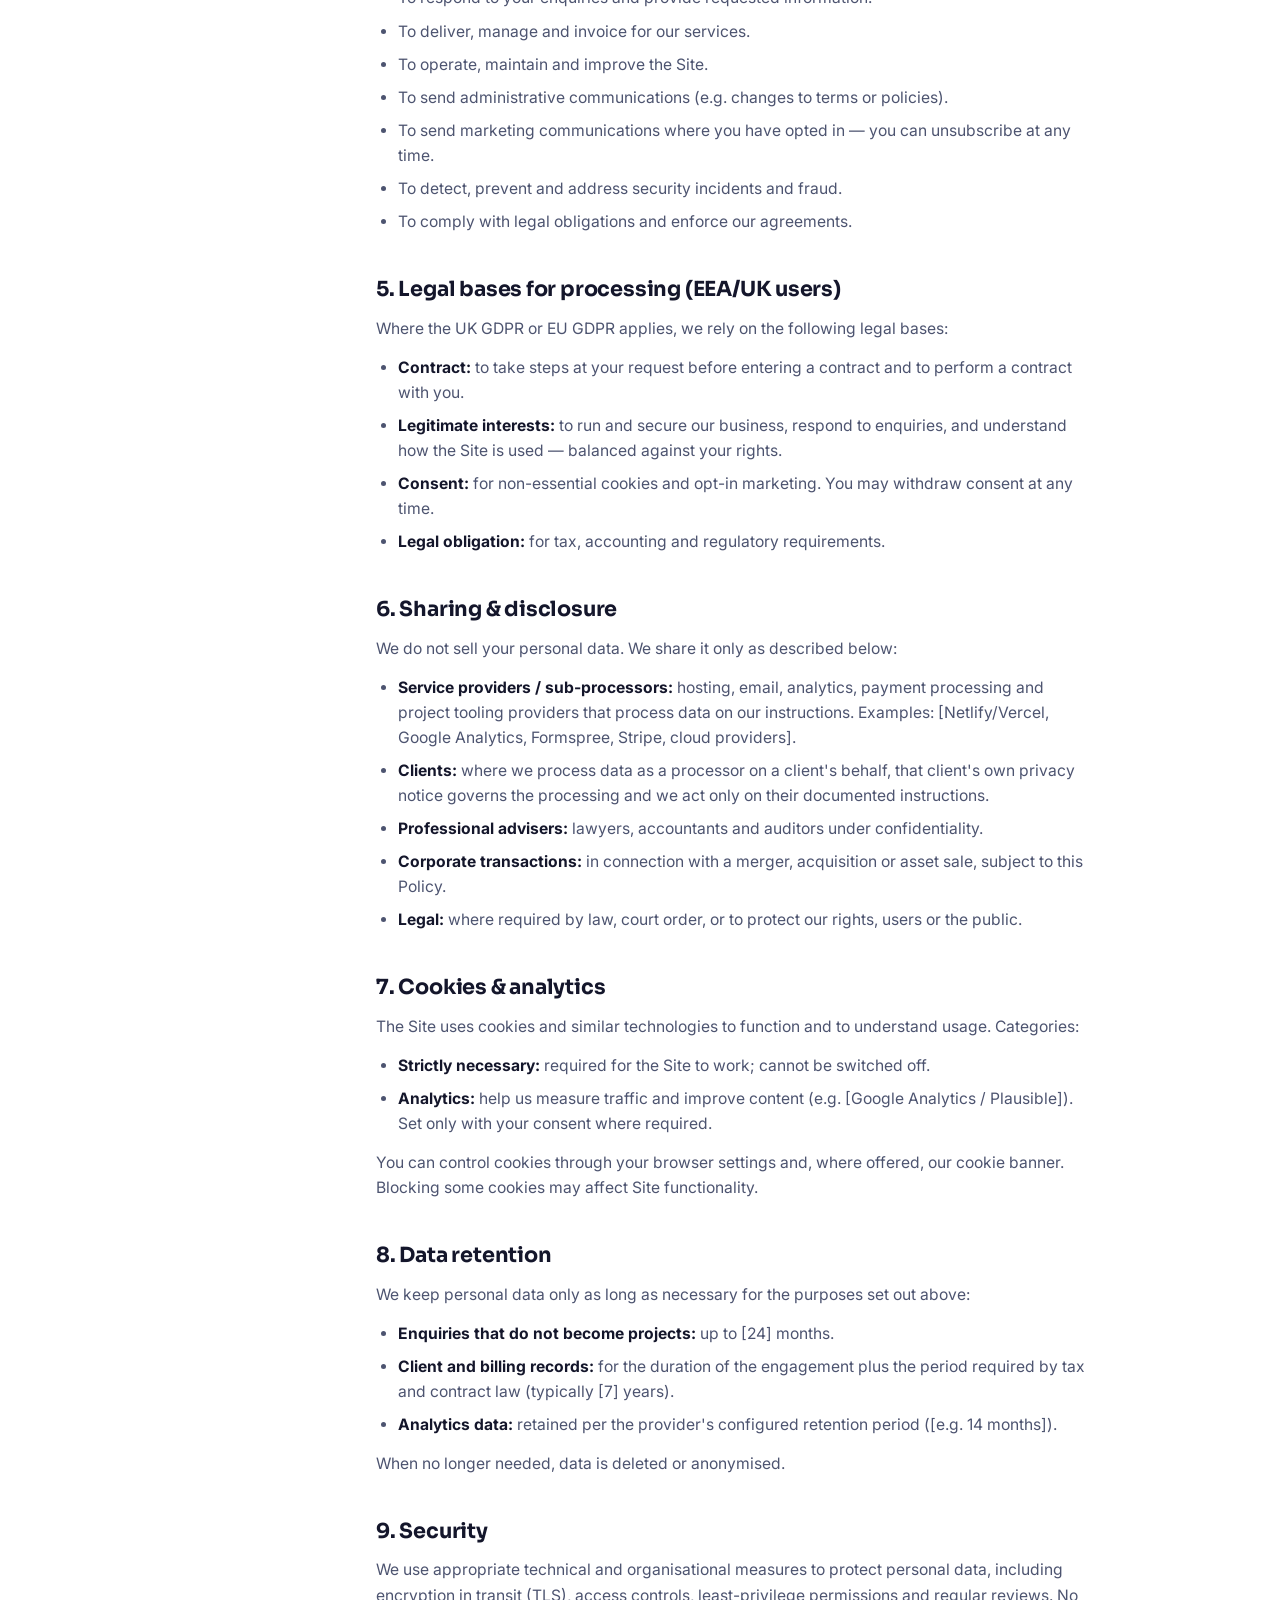
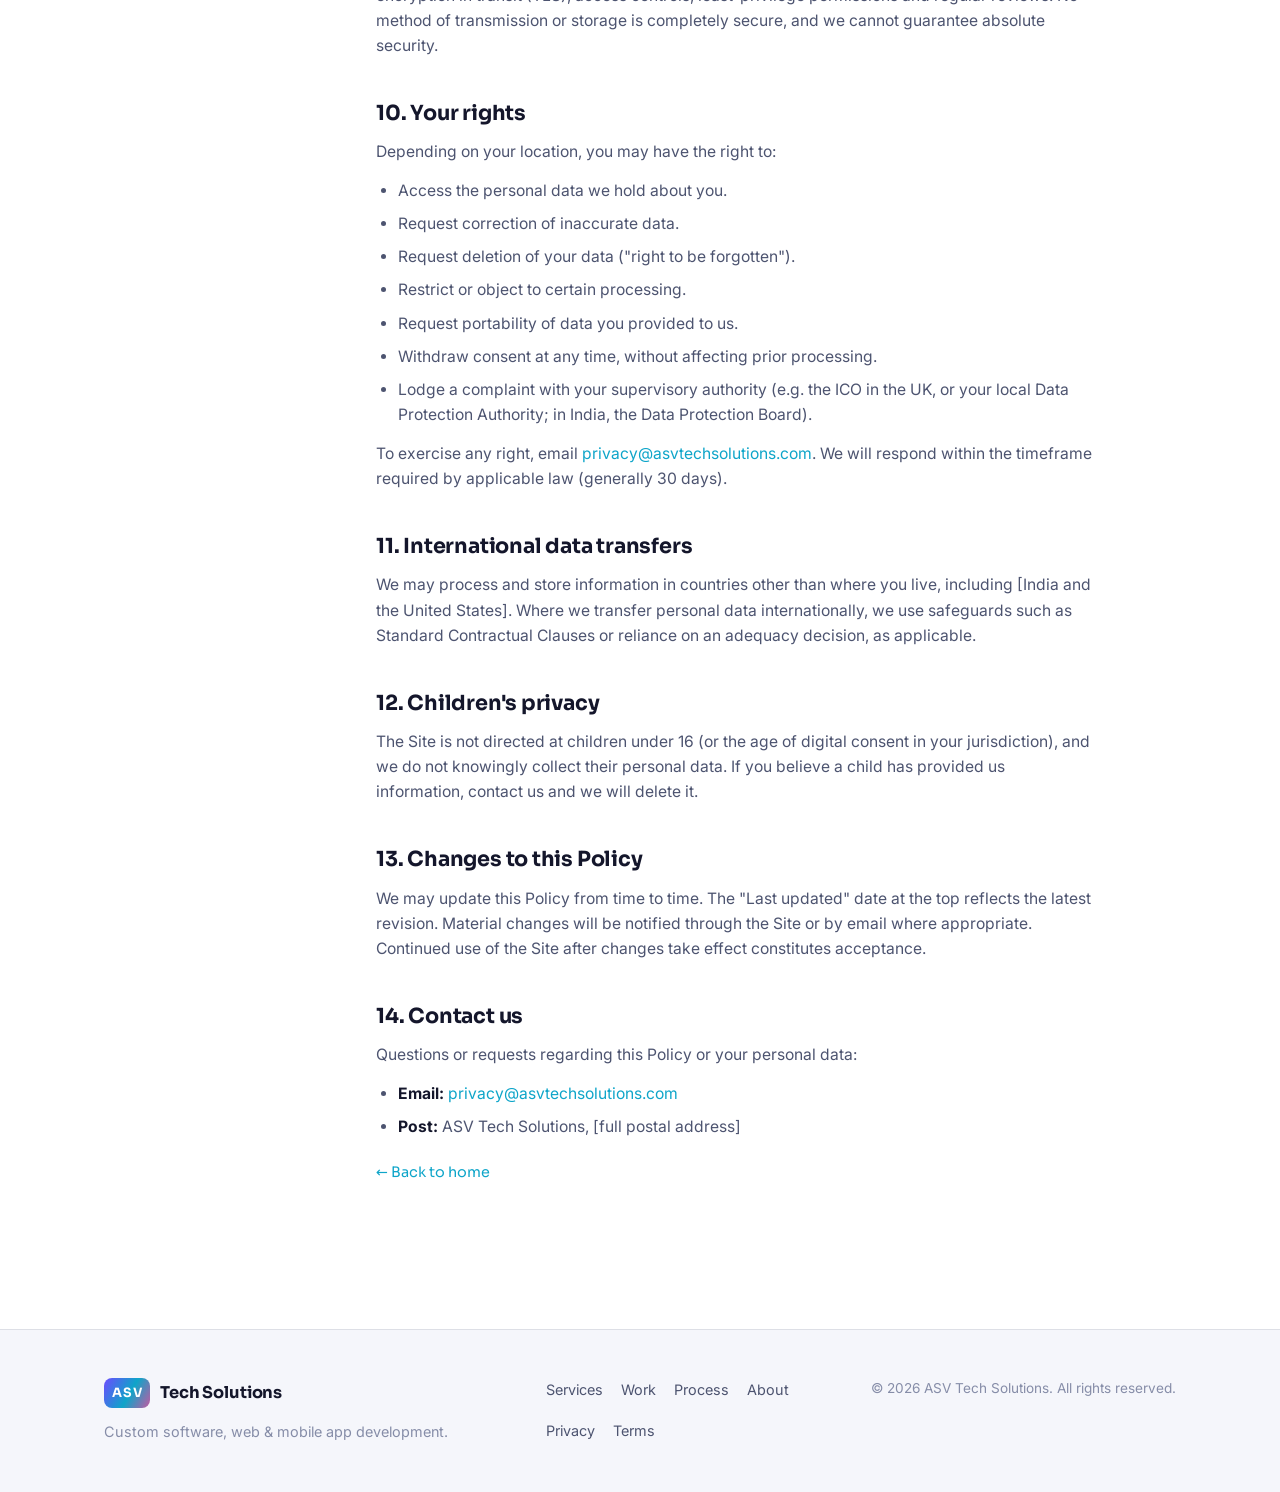
==== commit 55fab254: "Switch site to light theme and add Ai प्रशासन case study - Convert all pages (landing, privacy, term" ====
--- a/privacy.html
+++ b/privacy.html
@@ -4,7 +4,7 @@
 <meta charset="UTF-8" />
 <meta name="viewport" content="width=device-width, initial-scale=1.0" />
 <meta name="description" content="Privacy Policy for ASV Tech Solutions — how we collect, use and protect your information." />
-<meta name="theme-color" content="#0a0b12" />
+<meta name="theme-color" content="#ffffff" />
 <meta name="robots" content="index, follow" />
 <title>Privacy Policy — ASV Tech Solutions</title>
 
--- a/assets/styles.css
+++ b/assets/styles.css
@@ -1,28 +1,28 @@
 /* ===================================================================
    ASV Tech Solutions — landing page styles
-   Modern dark, gradient accents. Plain CSS, no build step.
+   Light theme, gradient accents. Plain CSS, no build step.
    =================================================================== */
 
 :root {
-  --bg: #0a0b12;
-  --bg-alt: #0d0f19;
-  --surface: #12141f;
-  --surface-2: #171a28;
-  --border: rgba(255, 255, 255, 0.08);
-  --border-strong: rgba(255, 255, 255, 0.14);
-  --text: #e8eaf2;
-  --text-dim: #9aa0b4;
-  --text-faint: #6b7188;
-
-  --brand: #7c5cff;
-  --brand-2: #21d4fd;
-  --brand-3: #ff4d9d;
-  --grad: linear-gradient(120deg, #7c5cff 0%, #21d4fd 55%, #ff4d9d 110%);
-  --grad-soft: linear-gradient(120deg, rgba(124, 92, 255, 0.18), rgba(33, 212, 253, 0.14));
+  --bg: #ffffff;
+  --bg-alt: #f5f6fb;
+  --surface: #ffffff;
+  --surface-2: #f8f9ff;
+  --border: rgba(16, 20, 45, 0.10);
+  --border-strong: rgba(16, 20, 45, 0.18);
+  --text: #14162b;
+  --text-dim: #4d5470;
+  --text-faint: #868da8;
+
+  --brand: #6c4bff;
+  --brand-2: #0ea5c9;
+  --brand-3: #ec4899;
+  --grad: linear-gradient(120deg, #6c4bff 0%, #0ea5c9 55%, #ec4899 110%);
+  --grad-soft: linear-gradient(120deg, rgba(108, 75, 255, 0.10), rgba(14, 165, 201, 0.08));
 
   --radius: 16px;
   --radius-lg: 22px;
-  --shadow: 0 30px 80px -30px rgba(0, 0, 0, 0.7);
+  --shadow: 0 24px 60px -24px rgba(24, 30, 70, 0.22);
   --container: 1120px;
 
   --font-head: "Sora", system-ui, sans-serif;
@@ -47,17 +47,17 @@
 img { max-width: 100%; display: block; }
 a { color: inherit; text-decoration: none; }
 ul, ol { list-style: none; }
-h1, h2, h3 { font-family: var(--font-head); line-height: 1.12; letter-spacing: -0.02em; font-weight: 700; }
-::selection { background: rgba(124, 92, 255, 0.4); color: #fff; }
+h1, h2, h3 { font-family: var(--font-head); line-height: 1.12; letter-spacing: -0.02em; font-weight: 700; color: var(--text); }
+::selection { background: rgba(108, 75, 255, 0.22); color: var(--text); }
 
 .container { width: 100%; max-width: var(--container); margin: 0 auto; padding: 0 24px; }
 
 /* ---------- background orbs ---------- */
 .bg-orbs { position: fixed; inset: 0; z-index: -1; overflow: hidden; pointer-events: none; }
-.orb { position: absolute; border-radius: 50%; filter: blur(90px); opacity: 0.5; }
-.orb-1 { width: 520px; height: 520px; background: #7c5cff; top: -160px; left: -120px; }
-.orb-2 { width: 460px; height: 460px; background: #21d4fd; top: 30%; right: -180px; opacity: 0.35; }
-.orb-3 { width: 420px; height: 420px; background: #ff4d9d; bottom: -160px; left: 20%; opacity: 0.28; }
+.orb { position: absolute; border-radius: 50%; filter: blur(100px); opacity: 0.20; }
+.orb-1 { width: 520px; height: 520px; background: #6c4bff; top: -180px; left: -140px; }
+.orb-2 { width: 460px; height: 460px; background: #0ea5c9; top: 30%; right: -200px; opacity: 0.16; }
+.orb-3 { width: 420px; height: 420px; background: #ec4899; bottom: -180px; left: 20%; opacity: 0.12; }
 
 /* ---------- buttons ---------- */
 .btn {
@@ -67,21 +67,21 @@
   cursor: pointer; transition: transform 0.18s ease, box-shadow 0.18s ease, background 0.18s ease;
   white-space: nowrap;
 }
-.btn-primary { background: var(--grad); color: #fff; box-shadow: 0 12px 30px -10px rgba(124, 92, 255, 0.6); }
-.btn-primary:hover { transform: translateY(-2px); box-shadow: 0 18px 40px -12px rgba(124, 92, 255, 0.7); }
-.btn-ghost { background: rgba(255, 255, 255, 0.03); border-color: var(--border-strong); color: var(--text); }
-.btn-ghost:hover { background: rgba(255, 255, 255, 0.08); transform: translateY(-2px); }
+.btn-primary { background: var(--grad); color: #fff; box-shadow: 0 12px 30px -10px rgba(108, 75, 255, 0.45); }
+.btn-primary:hover { transform: translateY(-2px); box-shadow: 0 18px 40px -12px rgba(108, 75, 255, 0.55); }
+.btn-ghost { background: var(--surface); border-color: var(--border-strong); color: var(--text); }
+.btn-ghost:hover { background: var(--bg-alt); transform: translateY(-2px); }
 .btn-block { width: 100%; }
 
 /* ---------- header ---------- */
 .site-header {
   position: sticky; top: 0; z-index: 100;
   backdrop-filter: blur(14px);
-  background: rgba(10, 11, 18, 0.72);
+  background: rgba(255, 255, 255, 0.78);
   border-bottom: 1px solid transparent;
-  transition: border-color 0.2s ease, background 0.2s ease;
-}
-.site-header.scrolled { border-color: var(--border); background: rgba(10, 11, 18, 0.9); }
+  transition: border-color 0.2s ease, background 0.2s ease, box-shadow 0.2s ease;
+}
+.site-header.scrolled { border-color: var(--border); background: rgba(255, 255, 255, 0.92); box-shadow: 0 8px 30px -18px rgba(24, 30, 70, 0.25); }
 .header-inner { display: flex; align-items: center; justify-content: space-between; height: 68px; }
 
 .brand { display: inline-flex; align-items: center; gap: 10px; font-family: var(--font-head); font-weight: 700; }
@@ -97,14 +97,14 @@
 .nav .nav-cta {
   color: var(--text); border: 1px solid var(--border-strong); padding: 8px 16px; border-radius: 999px;
 }
-.nav .nav-cta:hover { background: rgba(255, 255, 255, 0.06); }
+.nav .nav-cta:hover { background: var(--bg-alt); }
 
 .nav-toggle { display: none; flex-direction: column; gap: 5px; background: none; border: 0; cursor: pointer; padding: 8px; }
 .nav-toggle span { width: 22px; height: 2px; background: var(--text); border-radius: 2px; transition: transform 0.22s ease, opacity 0.22s ease; transform-origin: center; }
 .nav-toggle.is-active span:nth-child(1) { transform: translateY(7px) rotate(45deg); }
 .nav-toggle.is-active span:nth-child(2) { opacity: 0; }
 .nav-toggle.is-active span:nth-child(3) { transform: translateY(-7px) rotate(-45deg); }
-.mobile-menu { display: none; flex-direction: column; padding: 8px 24px 20px; gap: 4px; border-bottom: 1px solid var(--border); background: rgba(10, 11, 18, 0.96); }
+.mobile-menu { display: none; flex-direction: column; padding: 8px 24px 20px; gap: 4px; border-bottom: 1px solid var(--border); background: rgba(255, 255, 255, 0.98); }
 .mobile-menu.open { display: flex; }
 .mobile-menu a { padding: 12px 4px; color: var(--text-dim); border-bottom: 1px solid var(--border); }
 .mobile-menu a:last-child { border-bottom: 0; }
@@ -130,19 +130,20 @@
 /* hero visual */
 .hero-visual { position: relative; }
 .code-card {
-  background: linear-gradient(180deg, var(--surface-2), var(--surface));
-  border: 1px solid var(--border-strong); border-radius: var(--radius-lg);
+  background: linear-gradient(180deg, #1b1e30, #14162447);
+  background: #171a28;
+  border: 1px solid rgba(255, 255, 255, 0.08); border-radius: var(--radius-lg);
   box-shadow: var(--shadow); overflow: hidden;
 }
 .code-card-bar {
   display: flex; align-items: center; gap: 7px; padding: 14px 18px;
-  border-bottom: 1px solid var(--border); background: rgba(255, 255, 255, 0.02);
+  border-bottom: 1px solid rgba(255, 255, 255, 0.08); background: rgba(255, 255, 255, 0.02);
 }
 .code-card-bar span { width: 11px; height: 11px; border-radius: 50%; background: #2c2f40; }
 .code-card-bar span:nth-child(1) { background: #ff5f57; }
 .code-card-bar span:nth-child(2) { background: #febc2e; }
 .code-card-bar span:nth-child(3) { background: #28c840; }
-.code-card-bar em { margin-left: auto; font-style: normal; font-size: 0.78rem; color: var(--text-faint); }
+.code-card-bar em { margin-left: auto; font-style: normal; font-size: 0.78rem; color: #868da8; }
 .code-card pre { padding: 22px; overflow-x: auto; }
 .code-card code {
   font-family: "SF Mono", "Fira Code", ui-monospace, Menlo, monospace;
@@ -152,9 +153,9 @@
 
 .float-chip {
   position: absolute; font-family: var(--font-head); font-weight: 600; font-size: 0.78rem;
-  padding: 9px 14px; border-radius: 999px; background: rgba(18, 20, 31, 0.9);
+  padding: 9px 14px; border-radius: 999px; background: #ffffff;
   border: 1px solid var(--border-strong); backdrop-filter: blur(6px);
-  box-shadow: 0 10px 30px -12px rgba(0, 0, 0, 0.6);
+  box-shadow: 0 12px 30px -12px rgba(24, 30, 70, 0.28);
 }
 .chip-a { top: -18px; right: 22px; color: var(--brand-2); animation: float 5s ease-in-out infinite; }
 .chip-b { bottom: -20px; left: -14px; color: var(--brand-3); animation: float 6s ease-in-out infinite reverse; }
@@ -177,14 +178,15 @@
 .cards { display: grid; grid-template-columns: repeat(3, 1fr); gap: 22px; }
 .card {
   background: var(--surface); border: 1px solid var(--border); border-radius: var(--radius);
-  padding: 30px 26px; transition: transform 0.2s ease, border-color 0.2s ease, background 0.2s ease;
+  padding: 30px 26px; transition: transform 0.2s ease, border-color 0.2s ease, box-shadow 0.2s ease;
   position: relative; overflow: hidden;
+  box-shadow: 0 1px 2px rgba(24, 30, 70, 0.04);
 }
 .card::before {
   content: ""; position: absolute; inset: 0; background: var(--grad-soft); opacity: 0;
   transition: opacity 0.25s ease; pointer-events: none;
 }
-.card:hover { transform: translateY(-4px); border-color: var(--border-strong); }
+.card:hover { transform: translateY(-4px); border-color: var(--border-strong); box-shadow: 0 20px 44px -24px rgba(24, 30, 70, 0.22); }
 .card:hover::before { opacity: 1; }
 .card-icon {
   width: 46px; height: 46px; display: grid; place-items: center; border-radius: 12px;
@@ -198,20 +200,22 @@
 .work-grid { display: grid; grid-template-columns: repeat(2, 1fr); gap: 24px; }
 .work-item {
   background: var(--surface); border: 1px solid var(--border); border-radius: var(--radius-lg);
-  overflow: hidden; transition: transform 0.2s ease, border-color 0.2s ease;
-}
-.work-item:hover { transform: translateY(-4px); border-color: var(--border-strong); }
+  overflow: hidden; transition: transform 0.2s ease, border-color 0.2s ease, box-shadow 0.2s ease;
+  box-shadow: 0 1px 2px rgba(24, 30, 70, 0.04);
+}
+.work-item:hover { transform: translateY(-4px); border-color: var(--border-strong); box-shadow: 0 24px 50px -26px rgba(24, 30, 70, 0.24); }
 .work-thumb {
   height: 190px; display: grid; place-items: center; position: relative;
   font-family: var(--font-head); font-weight: 700; font-size: 1.4rem; color: #fff;
   letter-spacing: -0.01em;
 }
-.work-thumb span { position: relative; z-index: 1; text-shadow: 0 2px 20px rgba(0, 0, 0, 0.4); }
-.work-thumb::after { content: ""; position: absolute; inset: 0; background: rgba(0, 0, 0, 0.15); }
-.thumb-1 { background: linear-gradient(135deg, #7c5cff, #21d4fd); }
-.thumb-2 { background: linear-gradient(135deg, #ff4d9d, #7c5cff); }
-.thumb-3 { background: linear-gradient(135deg, #21d4fd, #2af598); }
-.thumb-4 { background: linear-gradient(135deg, #fbd786, #ff4d9d); }
+.work-thumb span { position: relative; z-index: 1; text-shadow: 0 2px 20px rgba(0, 0, 0, 0.35); }
+.work-thumb::after { content: ""; position: absolute; inset: 0; background: rgba(0, 0, 0, 0.06); }
+.thumb-1 { background: linear-gradient(135deg, #6c4bff, #0ea5c9); }
+.thumb-2 { background: linear-gradient(135deg, #ec4899, #6c4bff); }
+.thumb-3 { background: linear-gradient(135deg, #0ea5c9, #10b981); }
+.thumb-4 { background: linear-gradient(135deg, #f59e0b, #ec4899); }
+.thumb-app { background: linear-gradient(135deg, #ff8a34, #f97316); }
 .work-body { padding: 24px 26px 28px; }
 .work-body h3 { font-size: 1.16rem; margin-bottom: 10px; }
 .work-body p { color: var(--text-dim); font-size: 0.95rem; }
@@ -226,6 +230,7 @@
 .steps li {
   background: var(--surface); border: 1px solid var(--border); border-radius: var(--radius);
   padding: 28px 24px; position: relative;
+  box-shadow: 0 1px 2px rgba(24, 30, 70, 0.04);
 }
 .step-no {
   font-family: var(--font-head); font-weight: 800; font-size: 1.7rem;
@@ -242,14 +247,15 @@
 .value-list li {
   background: var(--surface); border: 1px solid var(--border); border-radius: 14px;
   padding: 20px 22px; color: var(--text-dim); font-size: 0.96rem;
+  box-shadow: 0 1px 2px rgba(24, 30, 70, 0.04);
 }
 .value-list strong { color: var(--text); display: block; margin-bottom: 4px; font-family: var(--font-head); }
 
 /* ---------- contact ---------- */
 .contact-card {
   display: grid; grid-template-columns: 1fr 1fr; gap: 48px;
-  background: linear-gradient(180deg, var(--surface-2), var(--surface));
-  border: 1px solid var(--border-strong); border-radius: var(--radius-lg);
+  background: var(--surface);
+  border: 1px solid var(--border); border-radius: var(--radius-lg);
   padding: 48px; box-shadow: var(--shadow);
 }
 .contact-list { margin-top: 26px; display: grid; gap: 16px; }
@@ -262,12 +268,13 @@
 .field label { font-size: 0.85rem; font-family: var(--font-head); font-weight: 500; color: var(--text-dim); }
 .field label em { color: var(--text-faint); font-style: normal; }
 .field input, .field textarea {
-  width: 100%; background: var(--bg); border: 1px solid var(--border-strong); border-radius: 10px;
+  width: 100%; background: var(--bg-alt); border: 1px solid var(--border-strong); border-radius: 10px;
   padding: 12px 14px; color: var(--text); font: inherit; font-size: 0.95rem;
-  transition: border-color 0.15s ease, box-shadow 0.15s ease;
+  transition: border-color 0.15s ease, box-shadow 0.15s ease, background 0.15s ease;
 }
 .field input:focus, .field textarea:focus {
-  outline: none; border-color: var(--brand); box-shadow: 0 0 0 3px rgba(124, 92, 255, 0.2);
+  outline: none; border-color: var(--brand); background: var(--surface);
+  box-shadow: 0 0 0 3px rgba(108, 75, 255, 0.15);
 }
 .field textarea { resize: vertical; min-height: 96px; }
 .form-note { font-size: 0.88rem; color: var(--brand-2); min-height: 1.2em; }
@@ -307,3 +314,57 @@
   .hero-stats { gap: 24px; }
   .contact-card { padding: 26px; }
 }
+
+/* ---------- featured case study (Ai प्रशासन) ---------- */
+.casestudy-grid {
+  display: grid; grid-template-columns: 1.05fr 0.95fr; gap: 56px; align-items: center;
+}
+.casestudy-copy .app-badge {
+  display: inline-flex; align-items: center; gap: 10px;
+  background: var(--surface); border: 1px solid var(--border);
+  padding: 8px 14px 8px 8px; border-radius: 999px; margin-bottom: 20px;
+  box-shadow: 0 1px 2px rgba(24, 30, 70, 0.04);
+}
+.casestudy-copy .app-badge img {
+  width: 34px; height: 34px; border-radius: 9px; object-fit: cover;
+}
+.casestudy-copy .app-badge b { font-family: var(--font-head); font-size: 0.9rem; }
+.casestudy-copy .app-badge span { color: var(--text-faint); font-size: 0.8rem; }
+.casestudy-copy h2 { font-size: clamp(1.8rem, 3.6vw, 2.4rem); }
+.casestudy-copy p { color: var(--text-dim); margin: 16px 0; font-size: 1rem; }
+.casestudy-features { display: grid; gap: 10px; margin: 22px 0 26px; }
+.casestudy-features li {
+  position: relative; padding-left: 26px; color: var(--text-dim); font-size: 0.96rem;
+}
+.casestudy-features li::before {
+  content: "✓"; position: absolute; left: 0; top: 0;
+  color: var(--brand); font-weight: 700; font-family: var(--font-head);
+}
+.casestudy-features b { color: var(--text); font-weight: 600; }
+
+.phone-stack {
+  display: flex; justify-content: center; align-items: flex-end; gap: 16px;
+  perspective: 1400px;
+}
+.phone {
+  flex: 0 0 auto; width: 172px; border-radius: 26px; overflow: hidden;
+  border: 6px solid #14162b; background: #14162b;
+  box-shadow: 0 30px 60px -24px rgba(24, 30, 70, 0.4);
+}
+.phone img { display: block; width: 100%; height: auto; }
+.phone-1 { transform: rotate(-5deg) translateY(14px); z-index: 1; }
+.phone-2 { transform: translateY(-8px) scale(1.04); z-index: 3; }
+.phone-3 { transform: rotate(5deg) translateY(14px); z-index: 1; }
+.phone-fallback {
+  display: grid; place-items: center; aspect-ratio: 9/19.5; padding: 20px;
+  background: linear-gradient(160deg, #ff8a34, #f97316); color: #fff; text-align: center;
+  font-family: var(--font-head); font-weight: 600; font-size: 0.82rem; line-height: 1.5;
+}
+
+@media (max-width: 940px) {
+  .casestudy-grid { grid-template-columns: 1fr; gap: 40px; }
+}
+@media (max-width: 520px) {
+  .phone { width: 132px; }
+  .phone-stack { gap: 8px; }
+}
--- a/assets/legal.css
+++ b/assets/legal.css
@@ -58,7 +58,7 @@
   color: var(--text-dim);
   transition: background 0.15s ease, color 0.15s ease;
 }
-.legal-toc a:hover { background: rgba(255, 255, 255, 0.05); color: var(--text); }
+.legal-toc a:hover { background: var(--bg-alt); color: var(--text); }
 
 /* body */
 .legal-body { max-width: 720px; }
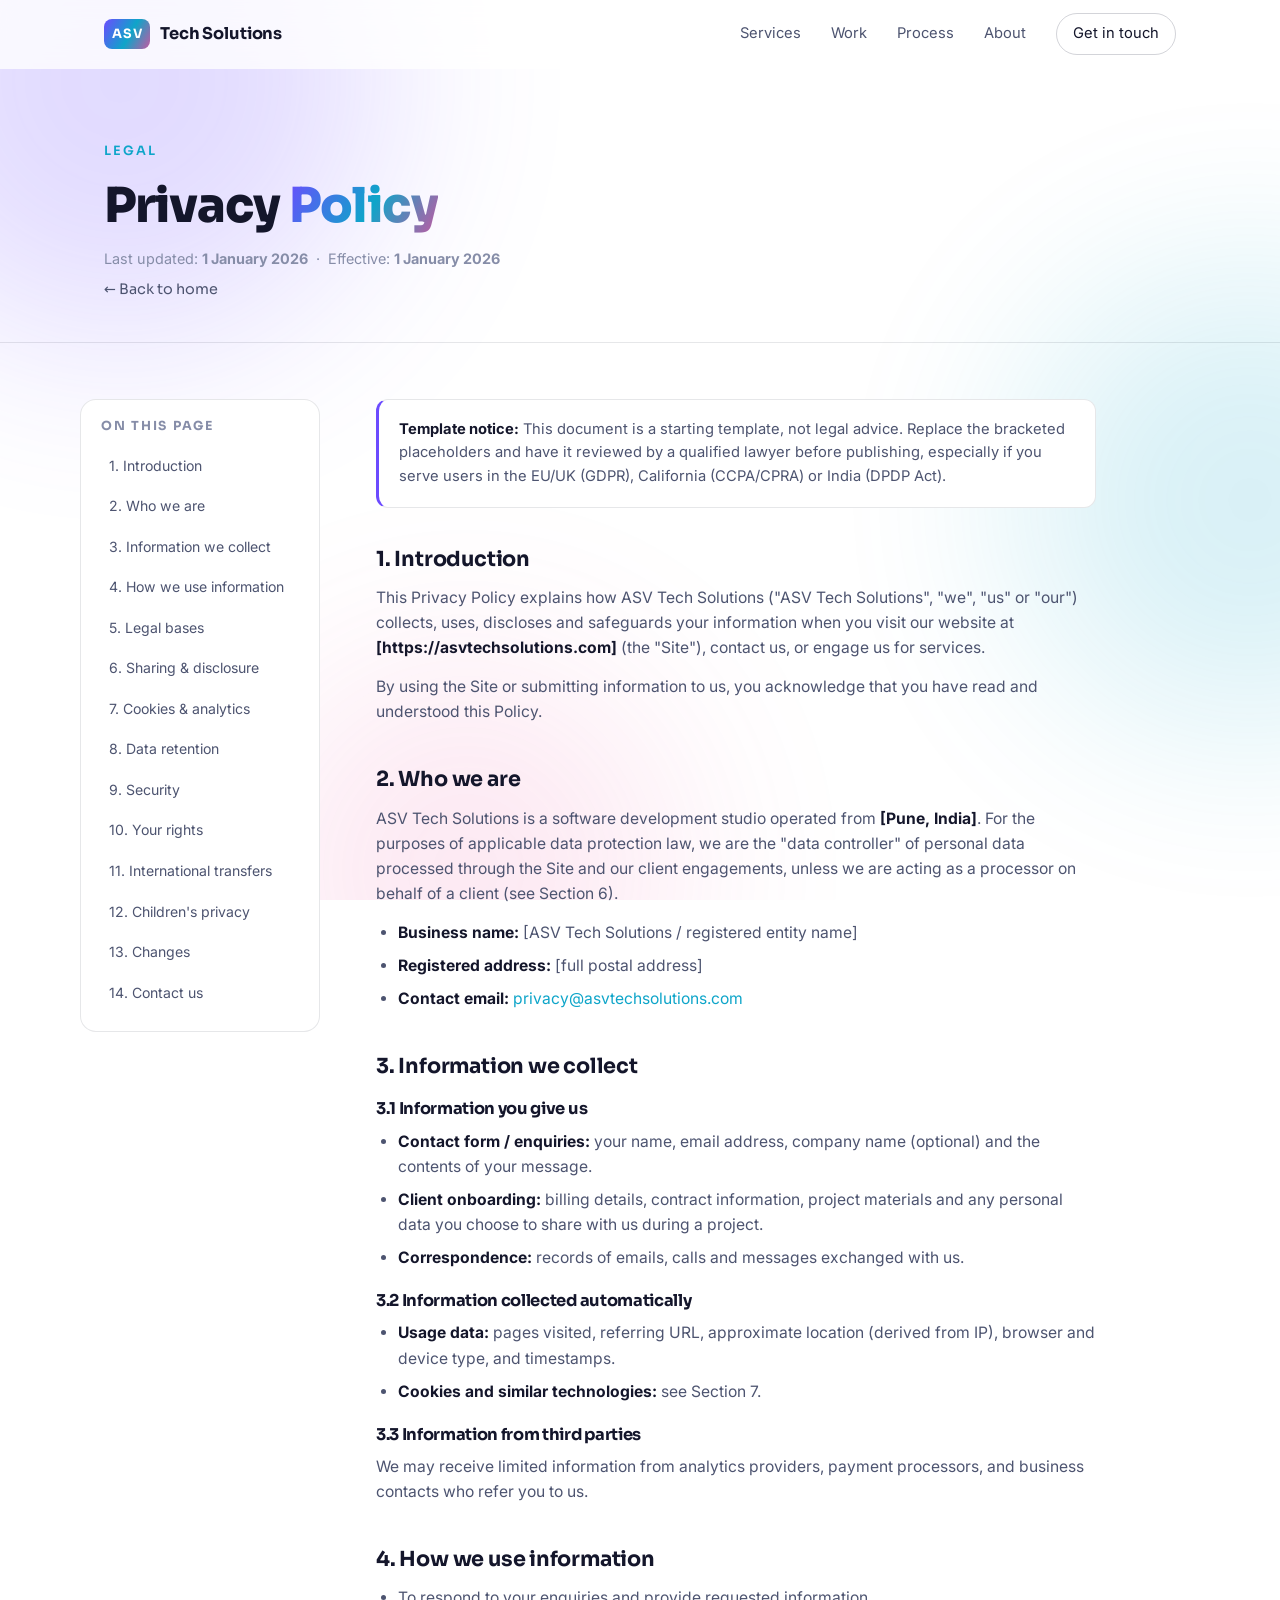
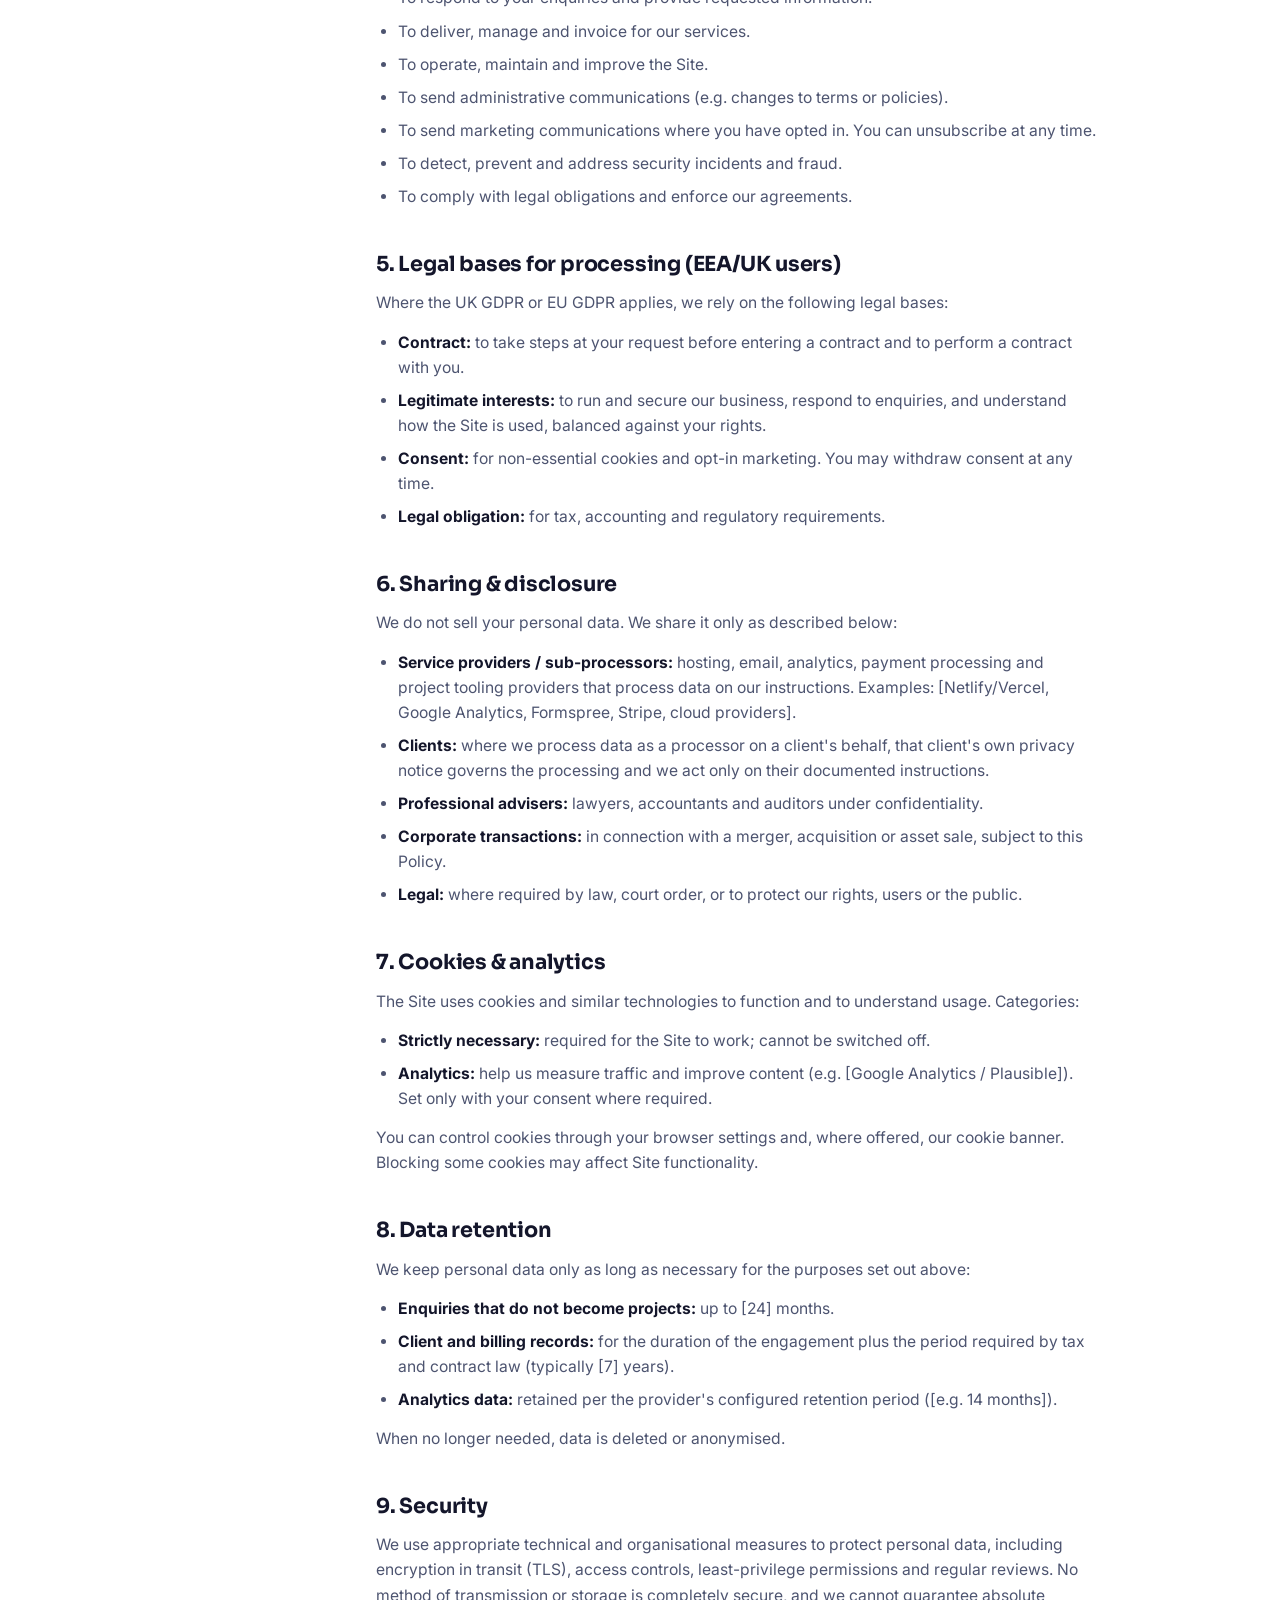
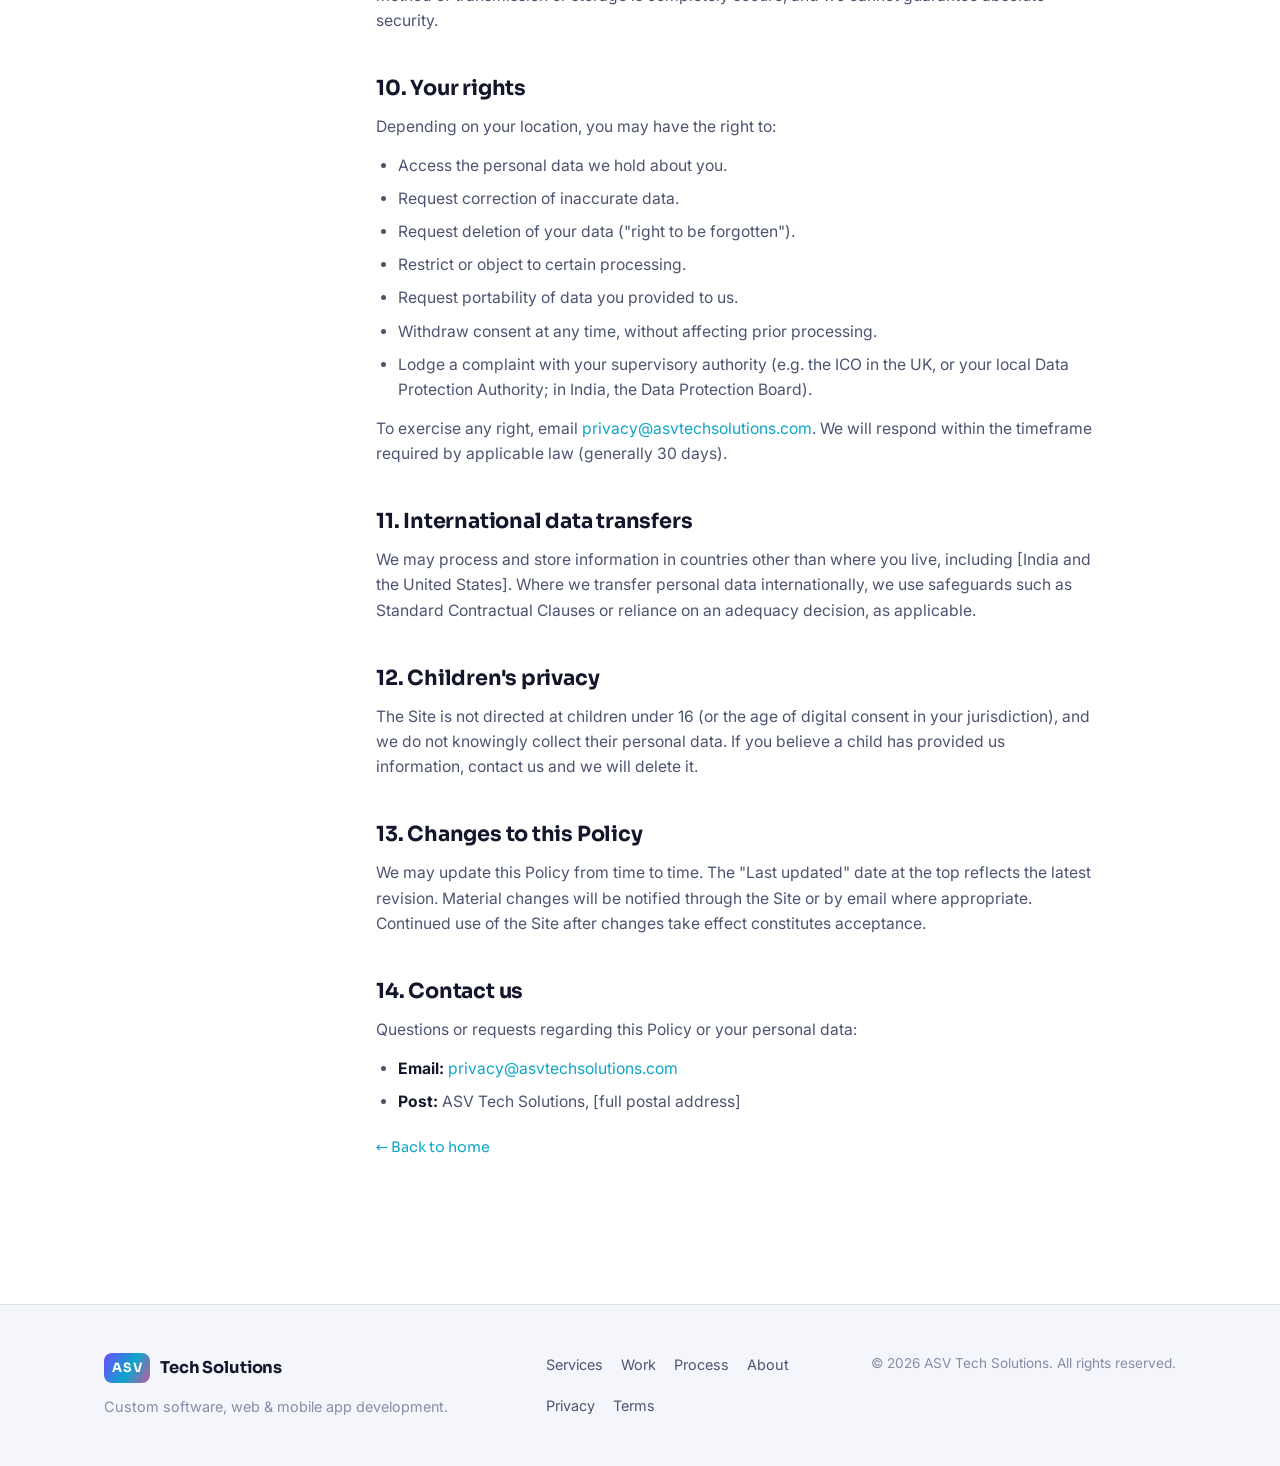
==== commit 97f6fffb: "Add Only Police project card and modal; remove em-dashes site-wide - Only Police case study mirrors " ====
--- a/privacy.html
+++ b/privacy.html
@@ -3,10 +3,10 @@
 <head>
 <meta charset="UTF-8" />
 <meta name="viewport" content="width=device-width, initial-scale=1.0" />
-<meta name="description" content="Privacy Policy for ASV Tech Solutions — how we collect, use and protect your information." />
+<meta name="description" content="Privacy Policy for ASV Tech Solutions: how we collect, use and protect your information." />
 <meta name="theme-color" content="#ffffff" />
 <meta name="robots" content="index, follow" />
-<title>Privacy Policy — ASV Tech Solutions</title>
+<title>Privacy Policy | ASV Tech Solutions</title>
 
 <link rel="preconnect" href="https://fonts.googleapis.com" />
 <link rel="preconnect" href="https://fonts.gstatic.com" crossorigin />
@@ -81,7 +81,7 @@
 
     <article class="legal-body">
       <div class="legal-note">
-        <p><strong>Template notice:</strong> This document is a starting template, not legal advice. Replace the bracketed placeholders and have it reviewed by a qualified lawyer before publishing — especially if you serve users in the EU/UK (GDPR), California (CCPA/CPRA) or India (DPDP Act).</p>
+        <p><strong>Template notice:</strong> This document is a starting template, not legal advice. Replace the bracketed placeholders and have it reviewed by a qualified lawyer before publishing, especially if you serve users in the EU/UK (GDPR), California (CCPA/CPRA) or India (DPDP Act).</p>
       </div>
 
       <section id="intro">
@@ -124,7 +124,7 @@
           <li>To deliver, manage and invoice for our services.</li>
           <li>To operate, maintain and improve the Site.</li>
           <li>To send administrative communications (e.g. changes to terms or policies).</li>
-          <li>To send marketing communications where you have opted in — you can unsubscribe at any time.</li>
+          <li>To send marketing communications where you have opted in. You can unsubscribe at any time.</li>
           <li>To detect, prevent and address security incidents and fraud.</li>
           <li>To comply with legal obligations and enforce our agreements.</li>
         </ul>
@@ -135,7 +135,7 @@
         <p>Where the UK GDPR or EU GDPR applies, we rely on the following legal bases:</p>
         <ul>
           <li><strong>Contract:</strong> to take steps at your request before entering a contract and to perform a contract with you.</li>
-          <li><strong>Legitimate interests:</strong> to run and secure our business, respond to enquiries, and understand how the Site is used — balanced against your rights.</li>
+          <li><strong>Legitimate interests:</strong> to run and secure our business, respond to enquiries, and understand how the Site is used, balanced against your rights.</li>
           <li><strong>Consent:</strong> for non-essential cookies and opt-in marketing. You may withdraw consent at any time.</li>
           <li><strong>Legal obligation:</strong> for tax, accounting and regulatory requirements.</li>
         </ul>
--- a/assets/styles.css
+++ b/assets/styles.css
@@ -1,5 +1,5 @@
 /* ===================================================================
-   ASV Tech Solutions — landing page styles
+   ASV Tech Solutions landing page styles
    Light theme, gradient accents. Plain CSS, no build step.
    =================================================================== */
 
@@ -204,6 +204,54 @@
   box-shadow: 0 1px 2px rgba(24, 30, 70, 0.04);
 }
 .work-item:hover { transform: translateY(-4px); border-color: var(--border-strong); box-shadow: 0 24px 50px -26px rgba(24, 30, 70, 0.24); }
+
+/* clickable work item (opens modal) */
+.work-item--clickable {
+  display: flex; flex-direction: column; text-align: left; padding: 0;
+  font: inherit; color: inherit; cursor: pointer;
+}
+.work-item--clickable .work-thumb { width: 100%; }
+.work-more {
+  display: inline-flex; align-items: center; gap: 6px; margin-top: 16px;
+  font-family: var(--font-head); font-weight: 600; font-size: 0.85rem; color: var(--brand);
+}
+.work-item--clickable:hover .work-more { gap: 9px; }
+.work-more svg { transition: transform 0.2s ease; }
+
+/* ---------- modal ---------- */
+.modal { position: fixed; inset: 0; z-index: 200; display: grid; place-items: center; padding: 24px; }
+.modal[hidden] { display: none; }
+.modal-overlay {
+  position: absolute; inset: 0; background: rgba(16, 20, 45, 0.55);
+  backdrop-filter: blur(4px); animation: fadeIn 0.2s ease;
+}
+.modal-dialog {
+  position: relative; width: 100%; max-width: 960px; max-height: 88vh; overflow-y: auto;
+  background: var(--surface); border: 1px solid var(--border); border-radius: var(--radius-lg);
+  box-shadow: 0 40px 100px -30px rgba(16, 20, 45, 0.5);
+  animation: modalIn 0.25s cubic-bezier(0.16, 1, 0.3, 1);
+}
+@keyframes fadeIn { from { opacity: 0; } to { opacity: 1; } }
+@keyframes modalIn { from { opacity: 0; transform: translateY(16px) scale(0.98); } to { opacity: 1; transform: none; } }
+.modal-close {
+  position: absolute; top: 16px; right: 16px; z-index: 2;
+  width: 38px; height: 38px; display: grid; place-items: center;
+  background: var(--bg-alt); border: 1px solid var(--border); border-radius: 50%;
+  color: var(--text-dim); cursor: pointer; transition: background 0.15s ease, color 0.15s ease;
+}
+.modal-close:hover { background: var(--surface-2); color: var(--text); }
+.modal-body { padding: 44px; }
+.modal-body .casestudy-grid { gap: 44px; align-items: center; }
+.modal-body .casestudy-copy h3 {
+  font-family: var(--font-head); font-size: clamp(1.3rem, 2.6vw, 1.8rem); margin: 4px 0 0;
+  letter-spacing: -0.01em;
+}
+body.modal-open { overflow: hidden; }
+
+@media (max-width: 940px) {
+  .modal-body { padding: 32px 24px; }
+  .modal-body .casestudy-grid { gap: 32px; }
+}
 .work-thumb {
   height: 190px; display: grid; place-items: center; position: relative;
   font-family: var(--font-head); font-weight: 700; font-size: 1.4rem; color: #fff;
@@ -216,6 +264,7 @@
 .thumb-3 { background: linear-gradient(135deg, #0ea5c9, #10b981); }
 .thumb-4 { background: linear-gradient(135deg, #f59e0b, #ec4899); }
 .thumb-app { background: linear-gradient(135deg, #ff8a34, #f97316); }
+.thumb-police { background: linear-gradient(135deg, #1f6f3f, #d4a017); }
 .work-body { padding: 24px 26px 28px; }
 .work-body h3 { font-size: 1.16rem; margin-bottom: 10px; }
 .work-body p { color: var(--text-dim); font-size: 0.95rem; }
@@ -328,6 +377,10 @@
 .casestudy-copy .app-badge img {
   width: 34px; height: 34px; border-radius: 9px; object-fit: cover;
 }
+.app-badge-fallback {
+  width: 34px; height: 34px; border-radius: 9px; display: grid; place-items: center;
+  background: var(--grad); color: #fff; font-family: var(--font-head); font-weight: 700; font-size: 0.72rem;
+}
 .casestudy-copy .app-badge b { font-family: var(--font-head); font-size: 0.9rem; }
 .casestudy-copy .app-badge span { color: var(--text-faint); font-size: 0.8rem; }
 .casestudy-copy h2 { font-size: clamp(1.8rem, 3.6vw, 2.4rem); }
--- a/assets/legal.css
+++ b/assets/legal.css
@@ -1,4 +1,4 @@
-/* Shared styles for legal pages (privacy, terms) — layered on top of styles.css */
+/* Shared styles for legal pages (privacy, terms), layered on top of styles.css */
 
 .legal-hero {
   padding: 72px 0 40px;
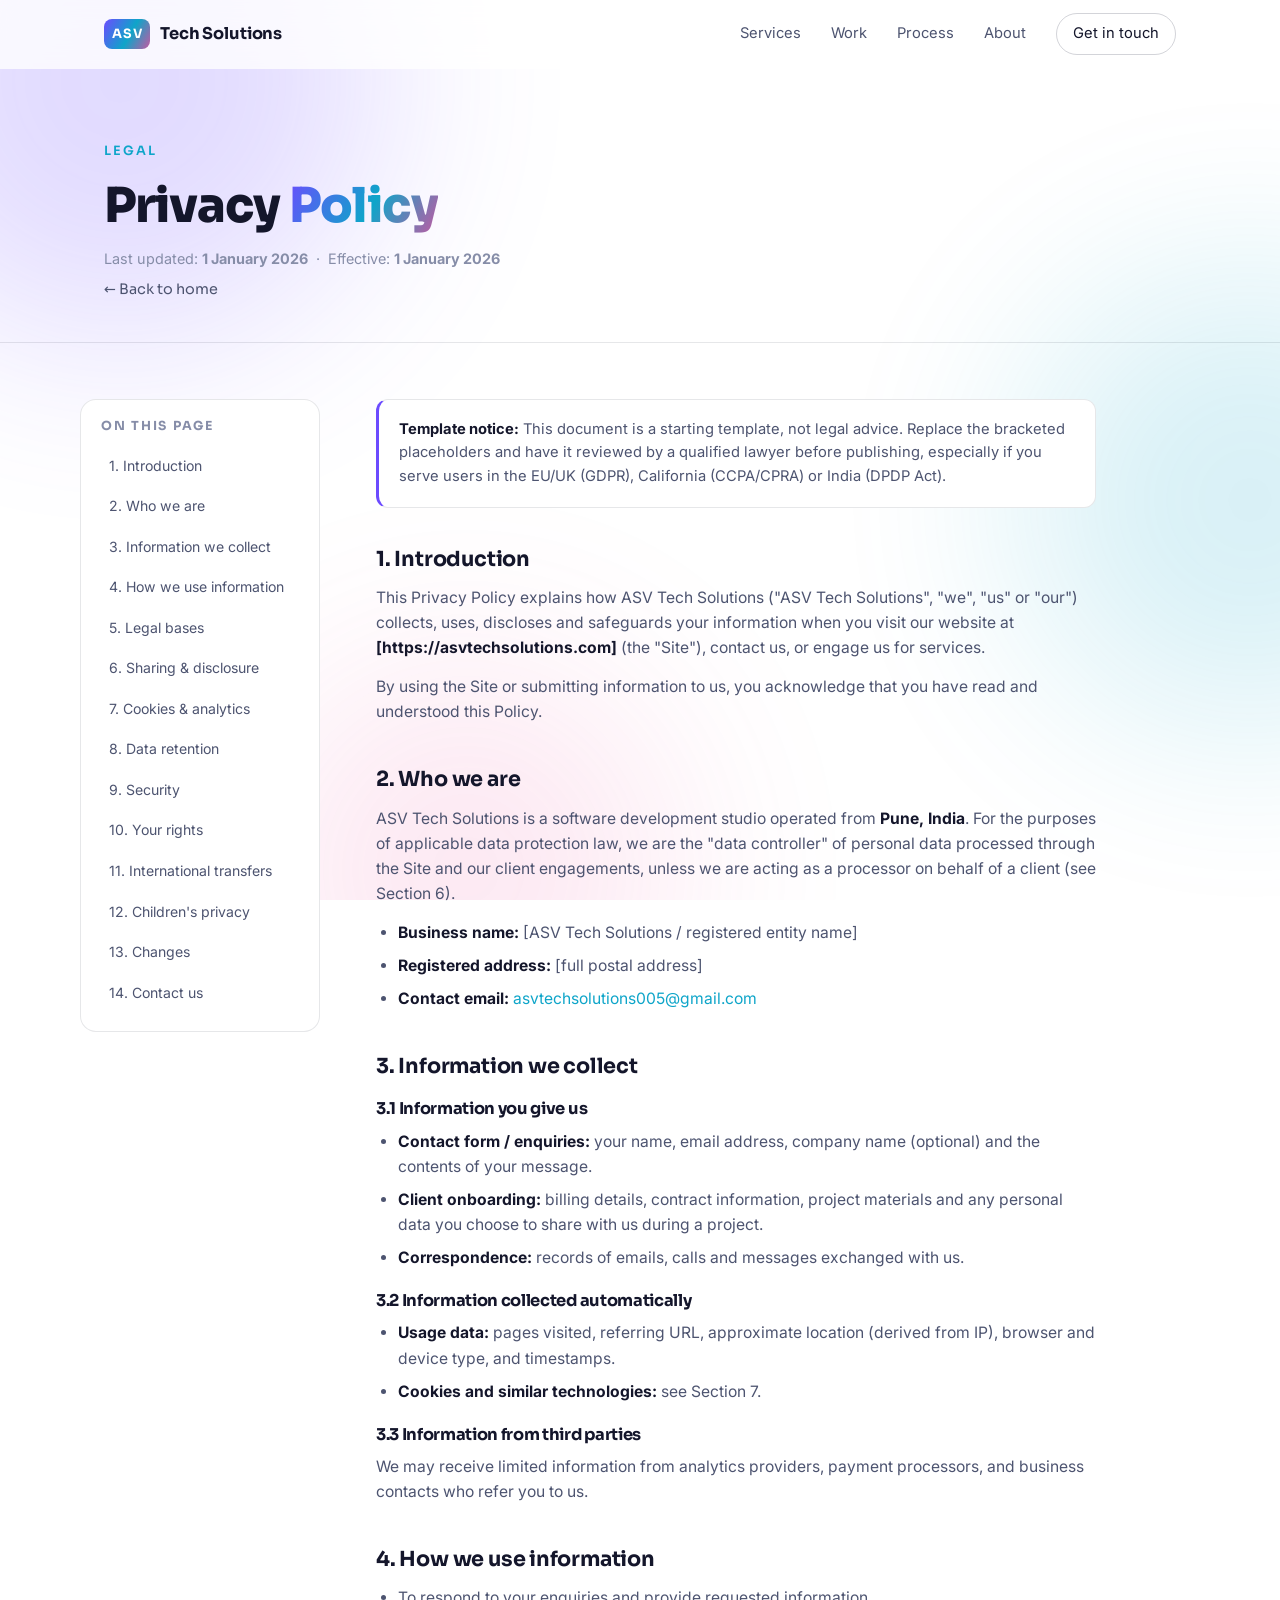
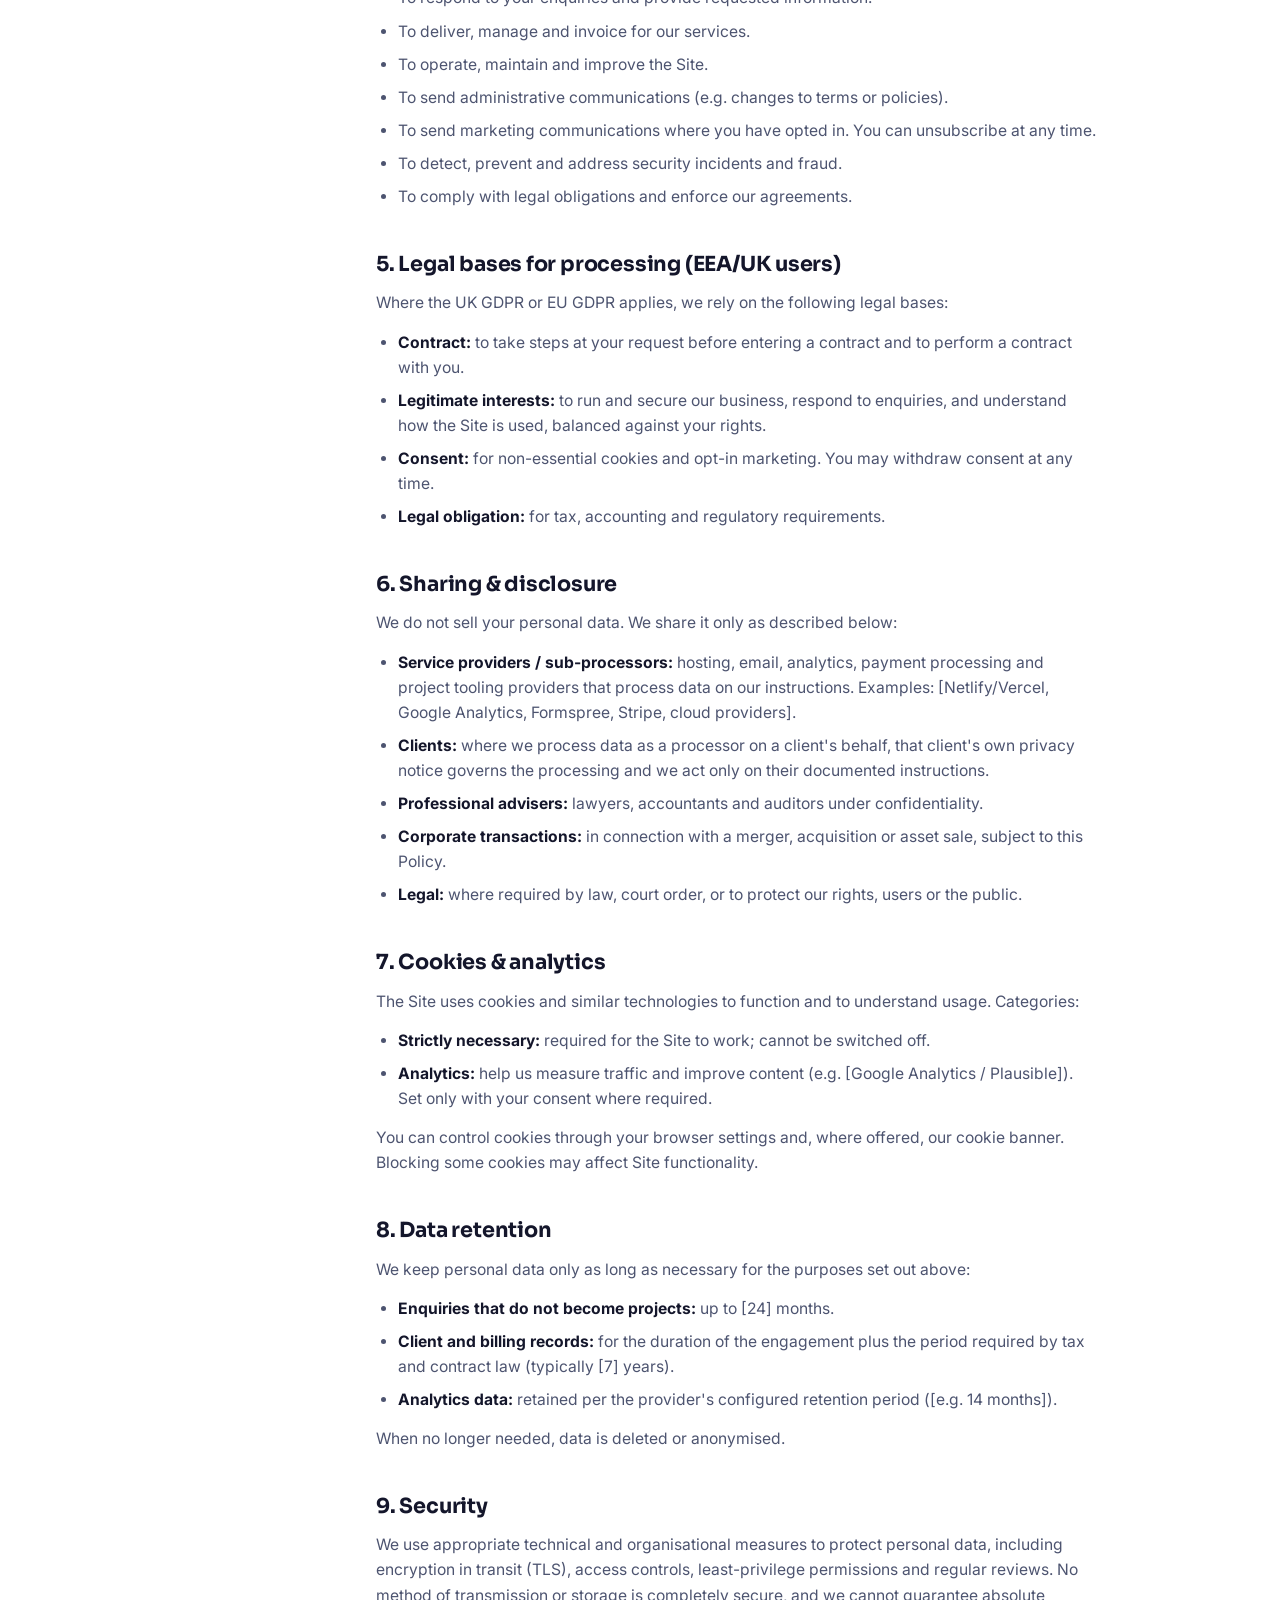
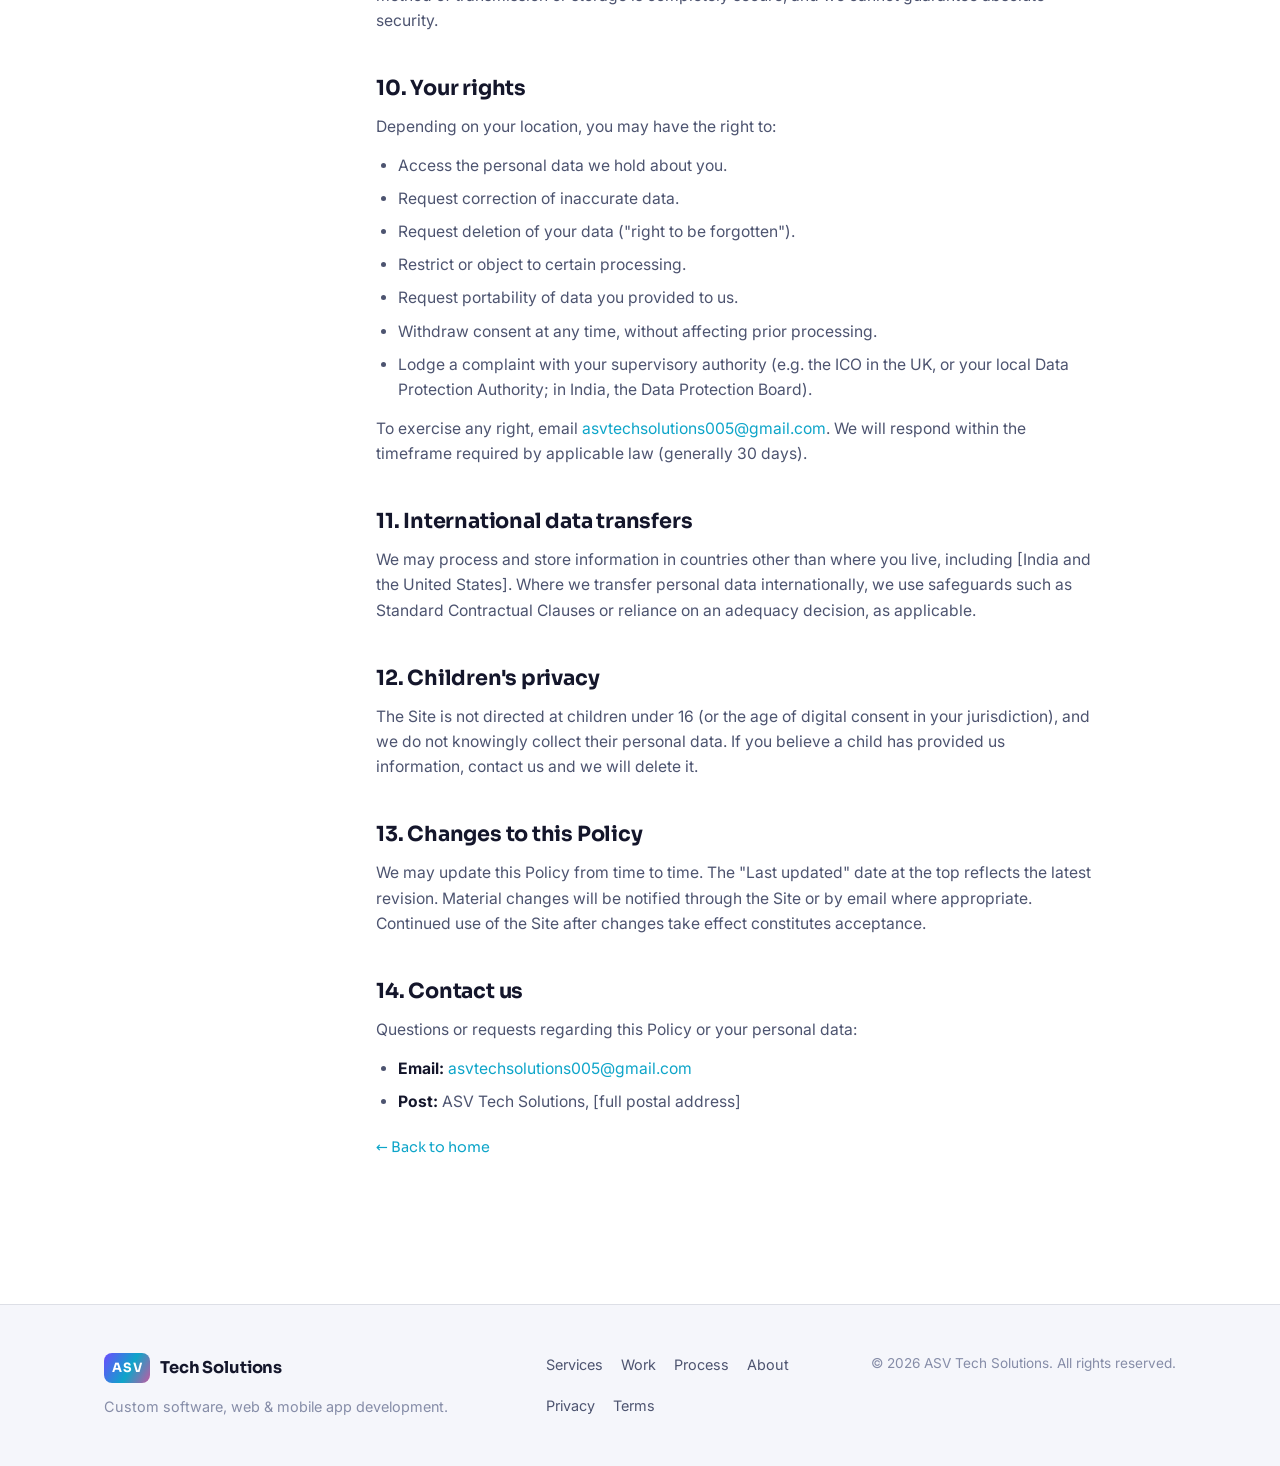
==== commit 7627ea7d: "Add real contact details, wire form to email, trim projects to real work - Contact section and foote" ====
--- a/privacy.html
+++ b/privacy.html
@@ -92,11 +92,11 @@
 
       <section id="who">
         <h2>2. Who we are</h2>
-        <p>ASV Tech Solutions is a software development studio operated from <strong>[Pune, India]</strong>. For the purposes of applicable data protection law, we are the "data controller" of personal data processed through the Site and our client engagements, unless we are acting as a processor on behalf of a client (see Section 6).</p>
+        <p>ASV Tech Solutions is a software development studio operated from <strong>Pune, India</strong>. For the purposes of applicable data protection law, we are the "data controller" of personal data processed through the Site and our client engagements, unless we are acting as a processor on behalf of a client (see Section 6).</p>
         <ul>
           <li><strong>Business name:</strong> [ASV Tech Solutions / registered entity name]</li>
           <li><strong>Registered address:</strong> [full postal address]</li>
-          <li><strong>Contact email:</strong> <a href="mailto:privacy@asvtechsolutions.com">privacy@asvtechsolutions.com</a></li>
+          <li><strong>Contact email:</strong> <a href="mailto:asvtechsolutions005@gmail.com">asvtechsolutions005@gmail.com</a></li>
         </ul>
       </section>
 
@@ -191,7 +191,7 @@
           <li>Withdraw consent at any time, without affecting prior processing.</li>
           <li>Lodge a complaint with your supervisory authority (e.g. the ICO in the UK, or your local Data Protection Authority; in India, the Data Protection Board).</li>
         </ul>
-        <p>To exercise any right, email <a href="mailto:privacy@asvtechsolutions.com">privacy@asvtechsolutions.com</a>. We will respond within the timeframe required by applicable law (generally 30 days).</p>
+        <p>To exercise any right, email <a href="mailto:asvtechsolutions005@gmail.com">asvtechsolutions005@gmail.com</a>. We will respond within the timeframe required by applicable law (generally 30 days).</p>
       </section>
 
       <section id="transfers">
@@ -213,7 +213,7 @@
         <h2>14. Contact us</h2>
         <p>Questions or requests regarding this Policy or your personal data:</p>
         <ul>
-          <li><strong>Email:</strong> <a href="mailto:privacy@asvtechsolutions.com">privacy@asvtechsolutions.com</a></li>
+          <li><strong>Email:</strong> <a href="mailto:asvtechsolutions005@gmail.com">asvtechsolutions005@gmail.com</a></li>
           <li><strong>Post:</strong> ASV Tech Solutions, [full postal address]</li>
         </ul>
         <a href="index.html#top" class="back-link">&larr; Back to home</a>
--- a/assets/styles.css
+++ b/assets/styles.css
@@ -217,6 +217,11 @@
 }
 .work-item--clickable:hover .work-more { gap: 9px; }
 .work-more svg { transition: transform 0.2s ease; }
+.work-note {
+  margin-top: 28px; text-align: center; color: var(--text-dim); font-size: 0.95rem;
+}
+.work-note a { color: var(--brand); font-weight: 600; }
+.work-note a:hover { text-decoration: underline; }
 
 /* ---------- modal ---------- */
 .modal { position: fixed; inset: 0; z-index: 200; display: grid; place-items: center; padding: 24px; }
@@ -332,6 +337,9 @@
 .site-footer { border-top: 1px solid var(--border); background: var(--bg-alt); padding: 48px 0; }
 .footer-inner { display: grid; grid-template-columns: 1.4fr 1fr auto; gap: 32px; align-items: start; }
 .footer-tag { color: var(--text-faint); font-size: 0.9rem; margin-top: 12px; }
+.footer-contact { font-size: 0.88rem; margin-top: 14px; line-height: 1.9; }
+.footer-contact a { color: var(--text-dim); }
+.footer-contact a:hover { color: var(--brand); }
 .footer-nav { display: flex; flex-wrap: wrap; gap: 18px; }
 .footer-nav a { color: var(--text-dim); font-size: 0.9rem; }
 .footer-nav a:hover { color: var(--text); }
